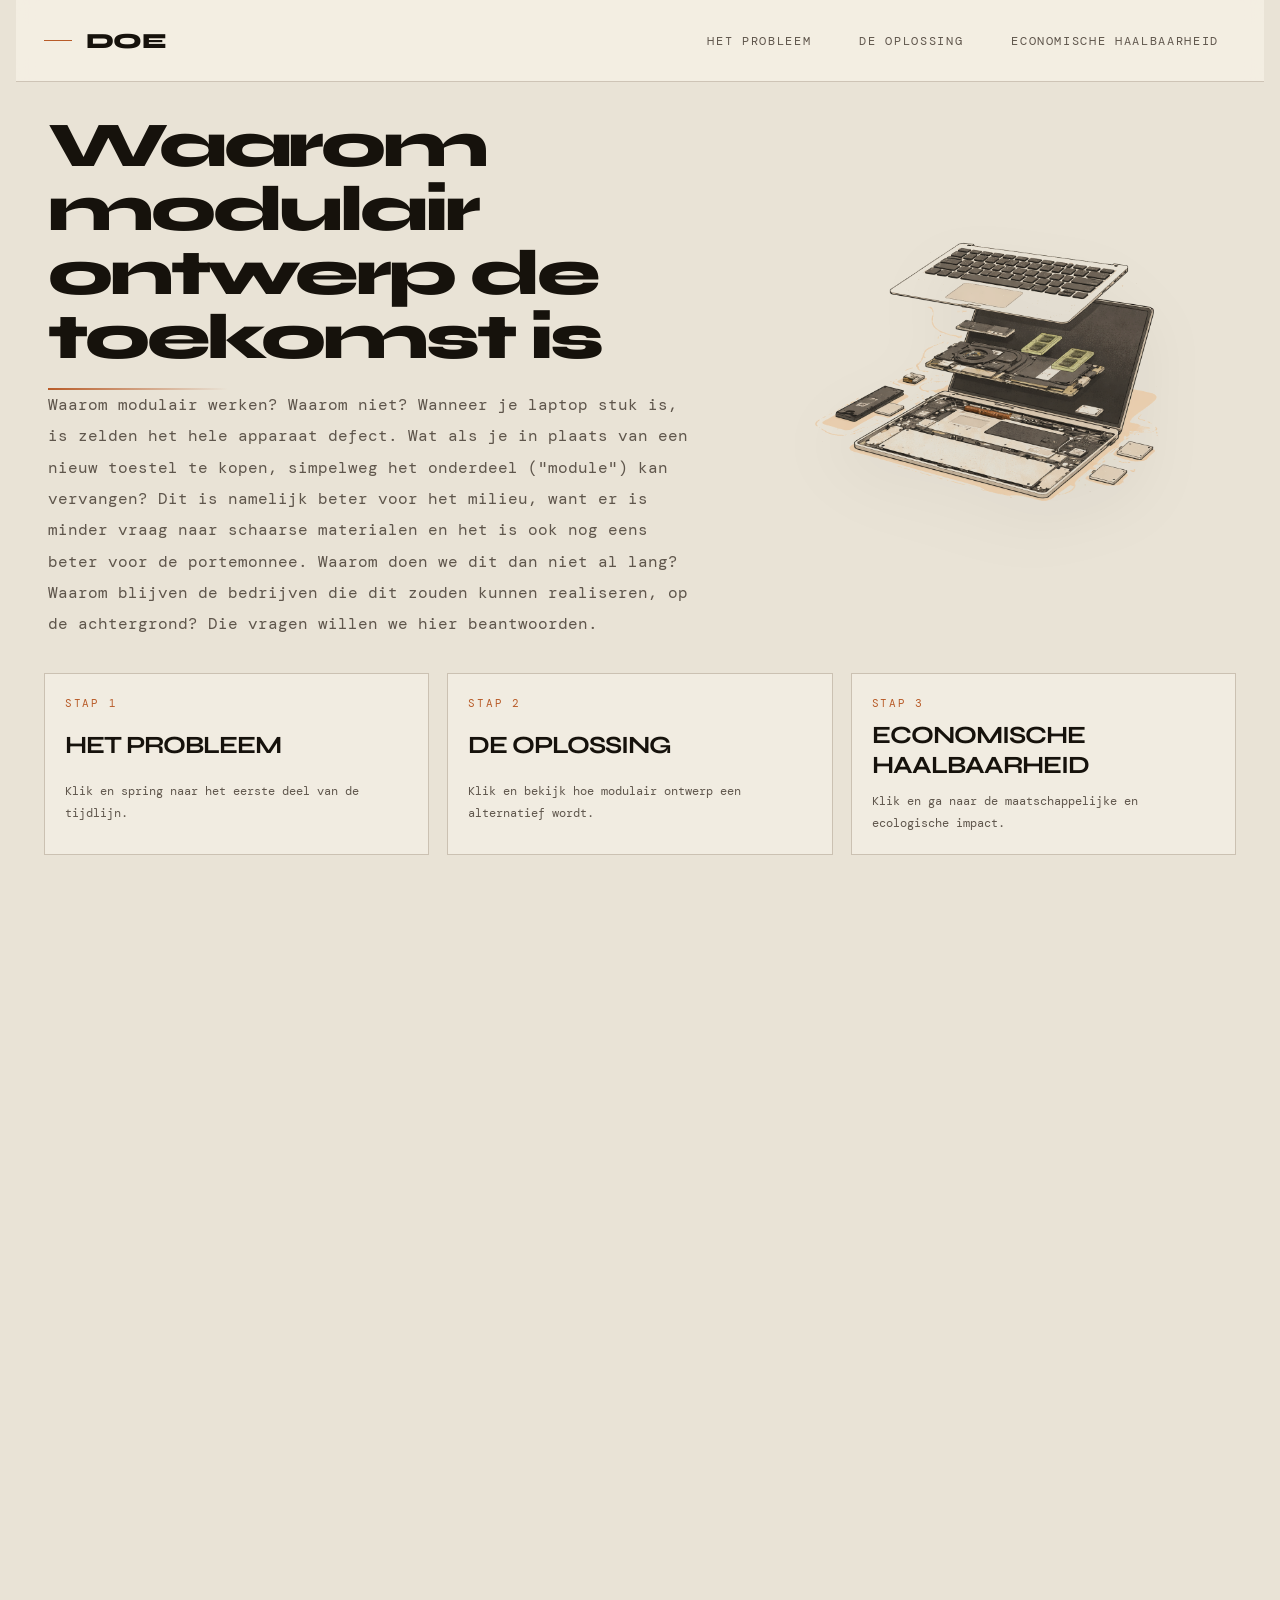
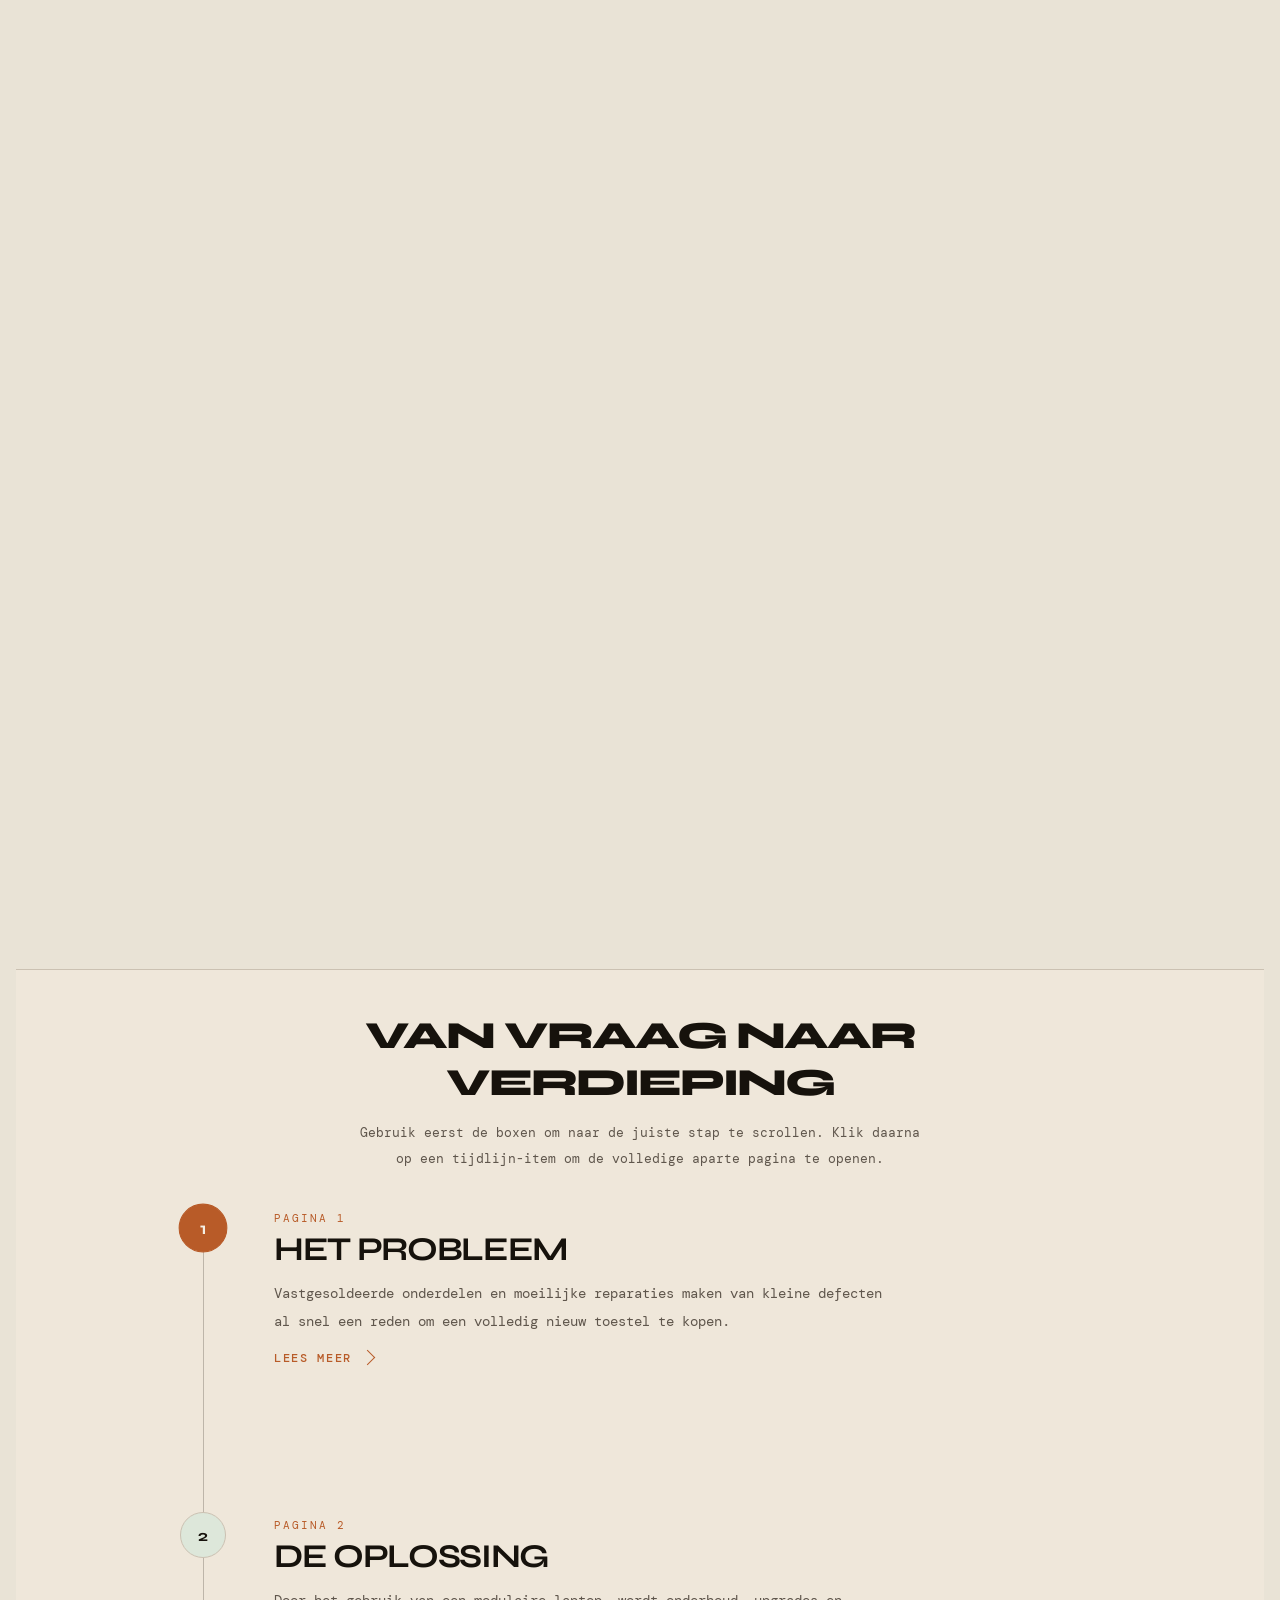
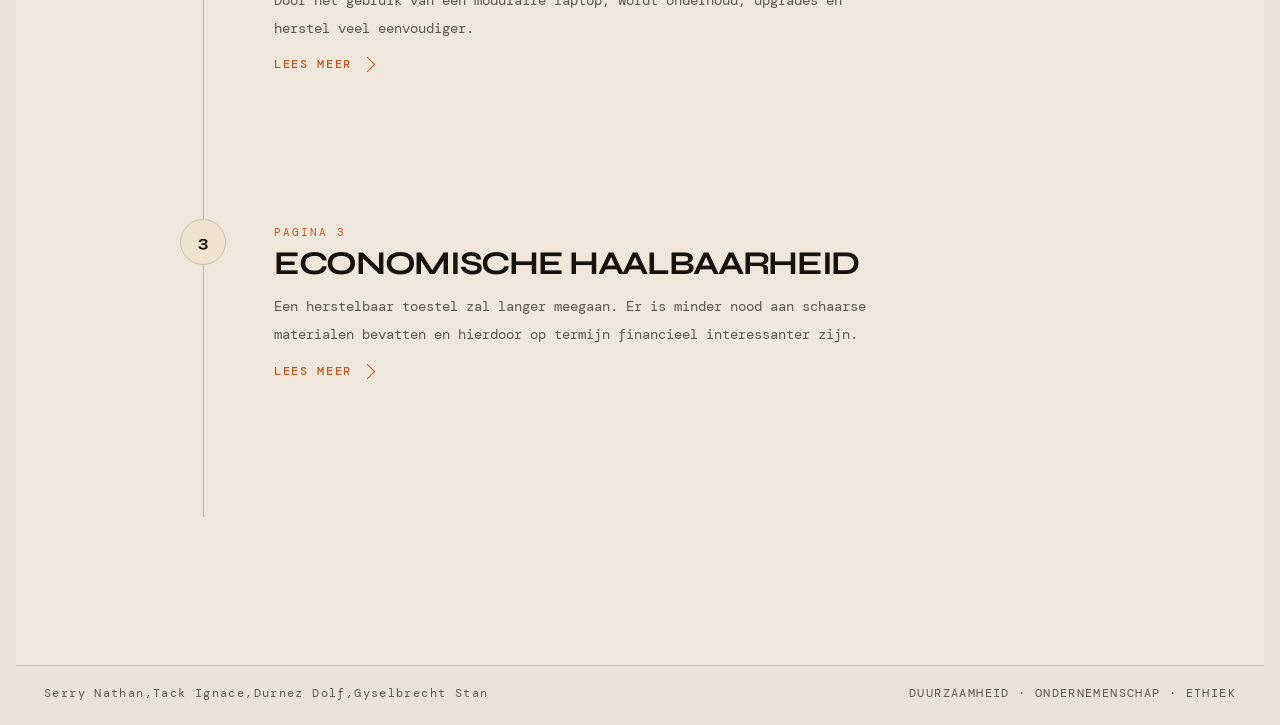
==== index.html @ 7c1f48f9 "typos and rephrasing" ====
<!DOCTYPE html>
<html lang="nl">
<head>
  <meta charset="UTF-8" />
  <meta name="viewport" content="width=device-width, initial-scale=1.0" />
  <title>DOE</title>
  <link rel="preconnect" href="https://fonts.googleapis.com">
  <link rel="preconnect" href="https://fonts.gstatic.com" crossorigin>
  <link href="https://fonts.googleapis.com/css2?family=Syne:wght@500;700;800&family=DM+Mono:wght@300;400;500&display=swap" rel="stylesheet">
  <link href="main.css" rel="stylesheet">
</head>
<body>

  <div id="loading">
    <div id="loading-status"></div>
    <div id="progress-bar-track"><div id="progress-bar-fill"></div></div>
  </div>

  <div class="page-shell">
    <header class="topbar">
      <a class="brand" href="index.html">DOE</a>
      <nav>
        <ul class="menu">
          <li><a href="probleem.html">Het probleem</a></li>
          <li><a href="oplossing.html">De oplossing</a></li>
          <li><a href="impact.html">Economische Haalbaarheid</a></li>
        </ul>
      </nav>
    </header>

    <main id="top">
      <section class="hero panel landingspage">
        <div class="hero-copy reveal">
          
          <h1 class="hero-title">Waarom modulair ontwerp de toekomst is</h1>
          <p class="hero-subtitle">
            Waarom modulair werken? Waarom niet? Wanneer je laptop stuk is, is zelden het hele apparaat defect. Wat als je in plaats van een nieuw toestel te kopen, simpelweg het onderdeel ("module") kan vervangen? Dit is namelijk beter voor het milieu, want er is minder vraag naar schaarse materialen en het is ook nog eens beter voor de portemonnee. Waarom doen we dit dan niet al lang? Waarom blijven de bedrijven die dit zouden kunnen realiseren, op de achtergrond? Die vragen willen we hier beantwoorden.
          </p>
        </div>
        <div class="hero-visual reveal">
          <img class="hero-image" src="imgs/modulaire-laptop.png" alt="Exploded view van een modulaire laptop" />
        </div>
      </section>

      <section class="overview-shell panel">
        <div class="overview-grid">
          <a class="overview-box" data-target="timeline-probleem" href="#timeline-probleem">
            <span class="overview-step">Stap 1</span>
            <h2 class="overview-title">Het probleem</h2>
            <p class="overview-copy">Klik en spring naar het eerste deel van de tijdlijn.</p>
          </a>
          <a class="overview-box" data-target="timeline-oplossing" href="#timeline-oplossing">
            <span class="overview-step">Stap 2</span>
            <h2 class="overview-title">De oplossing</h2>
            <p class="overview-copy">Klik en bekijk hoe modulair ontwerp een alternatief wordt.</p>
          </a>
          <a class="overview-box" data-target="timeline-impact" href="#timeline-impact">
            <span class="overview-step">Stap 3</span>
            <h2 class="overview-title">Economische Haalbaarheid</h2>
            <p class="overview-copy">Klik en ga naar de maatschappelijke en ecologische impact.</p>
          </a>
        </div>
      </section>

      <div id="scroll-sentinel"></div>

      <section class="story-timeline-section panel">
        <div class="story-timeline-inner">
          <div class="story-timeline-heading reveal">
            <h2>Van vraag naar verdieping</h2>
            <p>Gebruik eerst de boxen om naar de juiste stap te scrollen. Klik daarna op een tijdlijn-item om de volledige aparte pagina te openen.</p>
          </div>

          <div class="story-timeline">
            <a class="story-point reveal" id="timeline-probleem" data-target="timeline-probleem" data-tone="problem" href="probleem.html">
              <span class="story-point-marker">1</span>
              <span class="story-point-label">Pagina 1</span>
              <h3 class="story-point-title">Het probleem</h3>
              <p class="story-point-copy">Vastgesoldeerde onderdelen en moeilijke reparaties maken van kleine defecten al snel een reden om een volledig nieuw toestel te kopen.</p>
              <span class="story-point-link">Lees meer</span>
            </a>

            <a class="story-point reveal" id="timeline-oplossing" data-target="timeline-oplossing" data-tone="solution" href="oplossing.html">
              <span class="story-point-marker">2</span>
              <span class="story-point-label">Pagina 2</span>
              <h3 class="story-point-title">De oplossing</h3>
              <p class="story-point-copy">Door het gebruik van een modulaire laptop, wordt onderhoud, upgrades en herstel veel eenvoudiger.</p>
              <span class="story-point-link">Lees meer</span>
            </a>

            <a class="story-point reveal" id="timeline-impact" data-target="timeline-impact" data-tone="impact" href="impact.html">
              <span class="story-point-marker">3</span>
              <span class="story-point-label">Pagina 3</span>
              <h3 class="story-point-title">Economische Haalbaarheid</h3>
              <p class="story-point-copy">Een herstelbaar toestel zal langer meegaan. Er is minder nood aan schaarse materialen bevatten en hierdoor op termijn financieel interessanter zijn.</p>
              <span class="story-point-link">Lees meer</span>
            </a>
          </div>
        </div>
      </section>
    </main>


    <footer class="footer">
      <span class="footer-left">Serry Nathan,Tack Ignace,Durnez Dolf,Gyselbrecht Stan</span>
      <span class="footer-right">DUURZAAMHEID · ONDERNEMENSCHAP · ETHIEK</span>
    </footer>
  </div>

  <!-- Fixed animation display (behind .panel elements) -->
  <div id="frame-display">
    <img id="frame-img" alt="DOE Laptop" />
    <div id="scroll-hint">
      <div id="scroll-hint-text">scroll</div>
    </div>
  </div>

  <script src="main.js"></script>
</body>
</html>
---- main.css ----
:root {
    --bg: #e9e3d6;
    --paper: #f4efe4;
    --ink: #16120c;
    --muted: #5f564c;
    --line: #cbc1b2;
    --accent: #b85b28;
    --accent-soft: rgba(184, 91, 40, 0.12);
    --accent-strong: #a24d21;
    --panel: rgba(244, 239, 228, 0.8);
    --section-tint: #efe7da;
    --dark: #16120c;
    --nav-height: 82px;
}

* {
    box-sizing: border-box;
    margin: 0;
    padding: 0;
}

html {
    scroll-behavior: smooth;
    scroll-padding-top: calc(var(--nav-height) + 24px);
}

body {
    min-height: 100vh;
    color: var(--ink);
    font-family: "DM Mono", monospace;
    background: #e9e3d6;
}

a {
    color: inherit;
    text-decoration: none;
}

.page-shell {
    width: min(1360px, calc(100% - 32px));
    margin: 0 auto;
    overflow: clip;
}

.topbar {
    position: sticky;
    top: 0;
    z-index: 20;
    display: flex;
    align-items: center;
    justify-content: space-between;
    gap: 24px;
    min-height: var(--nav-height);
    padding: 18px 28px;
    border-bottom: 1px solid rgba(203, 193, 178, 0.92);
    background: rgba(244, 239, 228, 0.9);
    backdrop-filter: blur(10px);
}

.brand {
    display: inline-flex;
    align-items: center;
    gap: 14px;
    font-family: "Syne", sans-serif;
    font-size: 1.35rem;
    font-weight: 800;
    letter-spacing: -0.03em;
}

.brand::before {
    content: "";
    width: 28px;
    height: 1px;
    background: var(--accent);
}

.menu {
    display: flex;
    align-items: center;
    gap: 14px;
    list-style: none;
}

.menu a {
    display: inline-flex;
    align-items: center;
    justify-content: center;
    min-height: 40px;
    padding: 0 16px;
    border: 1px solid transparent;
    border-radius: 999px;
    color: var(--muted);
    font-size: 0.74rem;
    letter-spacing: 0.14em;
    text-transform: uppercase;
    transition: color 0.22s ease, border-color 0.22s ease, background-color 0.22s ease, box-shadow 0.22s ease;
}

.menu a:hover,
.menu a.is-active {
    color: var(--accent-strong);
    border-color: rgba(184, 91, 40, 0.28);
    background: var(--accent-soft);
    box-shadow: inset 0 0 0 1px rgba(184, 91, 40, 0.08);
}

.landingspage.hero {
    display: flex;
    padding: 2em;
}

.hero-visual {
    display: flex;
    align-items: center;
    justify-content: center;
    padding: 8px 20px 8px 12px;
}

.hero-image {
    width: min(100%, 640px);
    max-width: 48vw;
    max-height: 680px;
    object-fit: contain;
    mix-blend-mode: multiply;
    opacity: 0.98;
    filter: drop-shadow(0 24px 30px rgba(22, 18, 12, 0.05));
}

/* ── CONTENT SECTIONS (stack over frame display) ────── */
.panel {
    position: relative;
    z-index: 1;
    background: var(--bg);
}

.probleem {
    margin: 0 auto;
    padding-top: 56px;
    padding-bottom: 72px;
    display: grid;
    gap: 24px;
    max-width: 820px;
}
.sub-panel {
    padding: 22px;
    border: 1px solid var(--line);
    background: rgba(255, 255, 255, 0.24);
}

.probleem h1 {
    font-family: "Syne", sans-serif;
    font-size: clamp(2rem, 4vw, 3.2rem);
    font-weight: 800;
    letter-spacing: -0.05em;
    text-transform: uppercase;
    line-height: 1;
}

.probleem h2 {
    font-family: "Syne", sans-serif;
    font-size: 0.72rem;
    font-weight: 700;
    letter-spacing: 0.18em;
    text-transform: uppercase;
    color: var(--accent);
}

.probleem ul {
    list-style: none;
    display: grid;
    gap: 10px;
    padding: 0;
}

.probleem ul li {
    display: flex;
    align-items: baseline;
    gap: 14px;
    color: var(--muted);
    font-size: 0.88rem;
    line-height: 1.72;
}

.probleem ul li::before {
    content: "";
    flex-shrink: 0;
    width: 22px;
    height: 1px;
    background: var(--accent);
    position: relative;
    top: -0.2em;
}

.eyebrow {
    display: inline-flex;
    align-items: center;
    gap: 10px;
    color: var(--accent);
    font-size: 0.8rem;
    letter-spacing: 0.16em;
    text-transform: uppercase;
}

.eyebrow::before {
    content: "";
    width: 30px;
    height: 1px;
    background: var(--accent);
}

.hero-title {
    max-width: 12ch;
    font-family: "Syne", sans-serif;
    font-size: clamp(2.7rem, 5vw, 4.4rem);
    font-weight: 800;
    line-height: 1;
    letter-spacing: -0.05em;
}

.hero-title::after {
    content: "";
    display: block;
    width: min(180px, 36%);
    height: 2px;
    margin-top: 18px;
    background: linear-gradient(to right, var(--accent), transparent);
}

.hero-subtitle {
    max-width: 720px;
    color: var(--muted);
    font-size: 0.97rem;
    line-height: 2.02;
}

.hero-indicator {
    display: inline-flex;
    align-items: center;
    gap: 12px;
    margin: 0 28px 34px;
    color: var(--accent-strong);
    font-size: 0.72rem;
    letter-spacing: 0.14em;
    text-transform: uppercase;
}

.hero-indicator::after {
    content: "";
    width: 38px;
    height: 1px;
    background: linear-gradient(to right, var(--accent), transparent);
    animation: drift 1.7s ease-in-out infinite;
}

.overview-shell {
    padding: 0 28px 34px;
}

.overview-grid {
    display: grid;
    grid-template-columns: repeat(3, minmax(0, 1fr));
    gap: 18px;
}

.overview-box {
    display: grid;
    gap: 10px;
    padding: 22px 20px 20px;
    border: 1px solid var(--line);
    background: var(--panel);
    cursor: pointer;
    transform-origin: center;
    transition: transform 0.24s ease, border-color 0.24s ease, background-color 0.24s ease, box-shadow 0.24s ease;
}

.overview-box:hover {
    transform: translateY(-4px) scale(1.02);
    border-color: rgba(184, 91, 40, 0.28);
    background: rgba(236, 226, 212, 0.92);
    box-shadow: 0 14px 30px rgba(22, 18, 12, 0.08);
}

.overview-box.is-active {
    transform: translateY(-4px) scale(1.02);
    border-color: var(--accent);
    background: var(--accent-soft);
    box-shadow: 0 14px 30px rgba(22, 18, 12, 0.08);
}

.overview-step {
    color: var(--accent);
    font-size: 0.68rem;
    letter-spacing: 0.16em;
    text-transform: uppercase;
}

.overview-title {
    font-family: "Syne", sans-serif;
    font-size: 1.55rem;
    font-weight: 700;
    letter-spacing: -0.04em;
    text-transform: uppercase;
}

.overview-copy {
    color: var(--muted);
    font-size: 0.76rem;
    line-height: 1.82;
}

.story-timeline-section {
    padding: 42px 28px 140px;
    border-top: 1px solid var(--line);
    background: var(--section-tint);
}

.story-timeline-inner {
    max-width: 920px;
    margin: 0 auto;
}

.story-timeline-heading {
    margin-bottom: 34px;
    text-align: center;
}

.story-timeline-heading h2 {
    font-family: "Syne", sans-serif;
    font-size: clamp(2rem, 3vw, 3rem);
    font-weight: 800;
    letter-spacing: -0.05em;
    text-transform: uppercase;
}

.story-timeline-heading p {
    max-width: 560px;
    margin: 14px auto 0;
    color: var(--muted);
    font-size: 0.84rem;
    line-height: 1.92;
}

.story-timeline {
    position: relative;
    display: grid;
    grid-template-rows: repeat(3, minmax(180px, 1fr));
    min-height: 920px;
    align-content: stretch;
    gap: 0;
    padding-left: 86px;
    /*padding-bottom: 220px;*/
}

.story-timeline::before {
    content: "";
    position: absolute;
    left: 23px;
    top: 8px;
    bottom: 8px;
    width: 1px;
    background: rgba(95, 86, 76, 0.34);
}

.story-point {
    position: relative;
    display: block;
    padding: 6px 0 6px 8px;
    border-radius: 10px;
    cursor: pointer;
    scroll-margin-top: calc(var(--nav-height) + 24px);
    transition: opacity 0.24s ease, transform 0.24s ease, background-color 0.24s ease;
}

.story-point:hover {
    opacity: 0.92;
    /*transform: translateX(6px);*/
    padding-left: 10px;
    background: rgba(184, 91, 40, 0.08);
}

/*.story-point:last-child {*/
/*    margin-bottom: 140px;*/
/*}*/

.story-point-marker {
    position: absolute;
    left: -86px;
    top: 0;
    width: 46px;
    height: 46px;
    border-radius: 50%;
    border: 1px solid var(--line);
    display: grid;
    place-items: center;
    font-family: "Syne", sans-serif;
    font-size: 1rem;
    font-weight: 700;
    background: var(--paper);
    color: var(--ink);
    transition: background-color 0.24s ease, border-color 0.24s ease, color 0.24s ease, transform 0.24s ease;
}

.story-point[data-tone="problem"] .story-point-marker {
    background: #f0dfd8;
}

.story-point[data-tone="solution"] .story-point-marker {
    background: #dde7da;
}

.story-point[data-tone="impact"] .story-point-marker {
    background: #efe5cf;
}

.story-point.is-active .story-point-marker {
    background: var(--accent);
    border-color: var(--accent);
    color: var(--paper);
    transform: scale(1.06);
}

.story-point-label {
    display: block;
    margin-bottom: 8px;
    color: var(--accent);
    font-size: 0.68rem;
    letter-spacing: 0.18em;
    text-transform: uppercase;
}

.story-point-title {
    font-family: "Syne", sans-serif;
    font-size: clamp(1.8rem, 2.6vw, 2.6rem);
    font-weight: 700;
    line-height: 0.98;
    letter-spacing: -0.04em;
    text-transform: uppercase;
}

.story-point-copy {
    max-width: 620px;
    margin-top: 14px;
    color: var(--muted);
    font-size: 0.88rem;
    line-height: 1.98;
}

.story-point-link {
    display: inline-flex;
    align-items: center;
    gap: 10px;
    margin-top: 14px;
    color: var(--accent);
    font-size: 0.74rem;
    letter-spacing: 0.14em;
    text-transform: uppercase;
    font-weight: 500;
}

.story-point-link::after {
    content: "";
    width: 10px;
    height: 10px;
    border-right: 1.5px solid currentColor;
    border-top: 1.5px solid currentColor;
    transform: rotate(45deg);
}

.footer {
    display: flex;
    align-items: center;
    justify-content: space-between;
    gap: 16px;
    padding: 20px 28px 24px;
    color: var(--muted);
    font-size: 0.72rem;
    letter-spacing: 0.12em;
    border-top: 1px solid var(--line);
}

/* Scroll hint */
#scroll-hint {
    position: absolute;
    bottom: 36px;
    left: 50%;
    transform: translateX(-50%);
    display: flex;
    flex-direction: column;
    align-items: center;
    gap: 8px;
    transition: opacity 0.4s;
}
#scroll-hint.hidden { opacity: 0; }
#scroll-hint-text {
    font-size: 8px;
    letter-spacing: 0.18em;
    text-transform: uppercase;
    color: rgba(255,255,255,0.25);
}
#scroll-hint-bar {
    width: 1px;
    height: 36px;
    background: linear-gradient(to bottom, rgba(255,255,255,0.3), transparent);
    animation: pulse 1.8s ease-in-out infinite;
}
@keyframes pulse {
    0%, 100% { opacity: 0.3; transform: scaleY(1); }
    50%       { opacity: 0.8; transform: scaleY(1.1); }
}


#progress-bar-fill {
    height: 100%;
    width: 0;
    background: rgba(255,255,255,0.5);
    transition: width 0.1s linear;
}

/* ── FIXED FRAME DISPLAY (behind content) ───────────── */
#frame-display {
    position: fixed;
    inset: 0;
    display: flex;
    align-items: center;
    justify-content: center;
    will-change: contents;
    pointer-events: none;
    z-index: 0;
}

#frame-img {
    max-width: 78%;
    max-height: 78%;
    object-fit: contain;
    display: block;
}

@keyframes drift {
    0%, 100% { transform: scaleX(0.8); opacity: 0.55; }
    50% { transform: scaleX(1); opacity: 1; }
}

@media (max-width: 980px) {
    .landingspage.hero {
        flex-direction: column;
        gap: 28px;
    }

    .hero-image {
        max-width: 100%;
    }

    .overview-grid {
        grid-template-columns: 1fr;
    }

    .hero-copy {
        max-width: 920px;
    }

    .hero-subtitle {
        max-width: 860px;
    }
}

@media (max-width: 760px) {
    :root {
        --nav-height: 72px;
    }

    .page-shell {
        width: min(100% - 12px, 100%);
        margin: 6px auto;
    }

    .topbar,
    .hero,
    .overview-shell,
    .story-timeline-section,
    .probleem,
    .footer {
        padding-left: 18px;
        padding-right: 18px;
    }

    .footer {
        flex-direction: column;
        text-align: center;
    }

    .menu {
        display: none;
    }

    .hero {
        padding-top: 46px;
    }

    .hero-visual {
        padding: 6px 0 0;
    }

    .hero-image {
        width: min(100%, 520px);
        max-width: 100%;
        max-height: 520px;
    }

    .hero-title {
        font-size: clamp(2.4rem, 13vw, 3.6rem);
    }

    .hero-indicator {
        margin-left: 18px;
        margin-right: 18px;
    }

    .story-timeline {
        min-height: auto;
        grid-template-rows: none;
        gap: 72px;
        padding-left: 62px;
    }

    .story-timeline::before {
        left: 17px;
    }

    .story-point-marker {
        left: -62px;
        width: 36px;
        height: 36px;
        font-size: 0.88rem;
    }
}
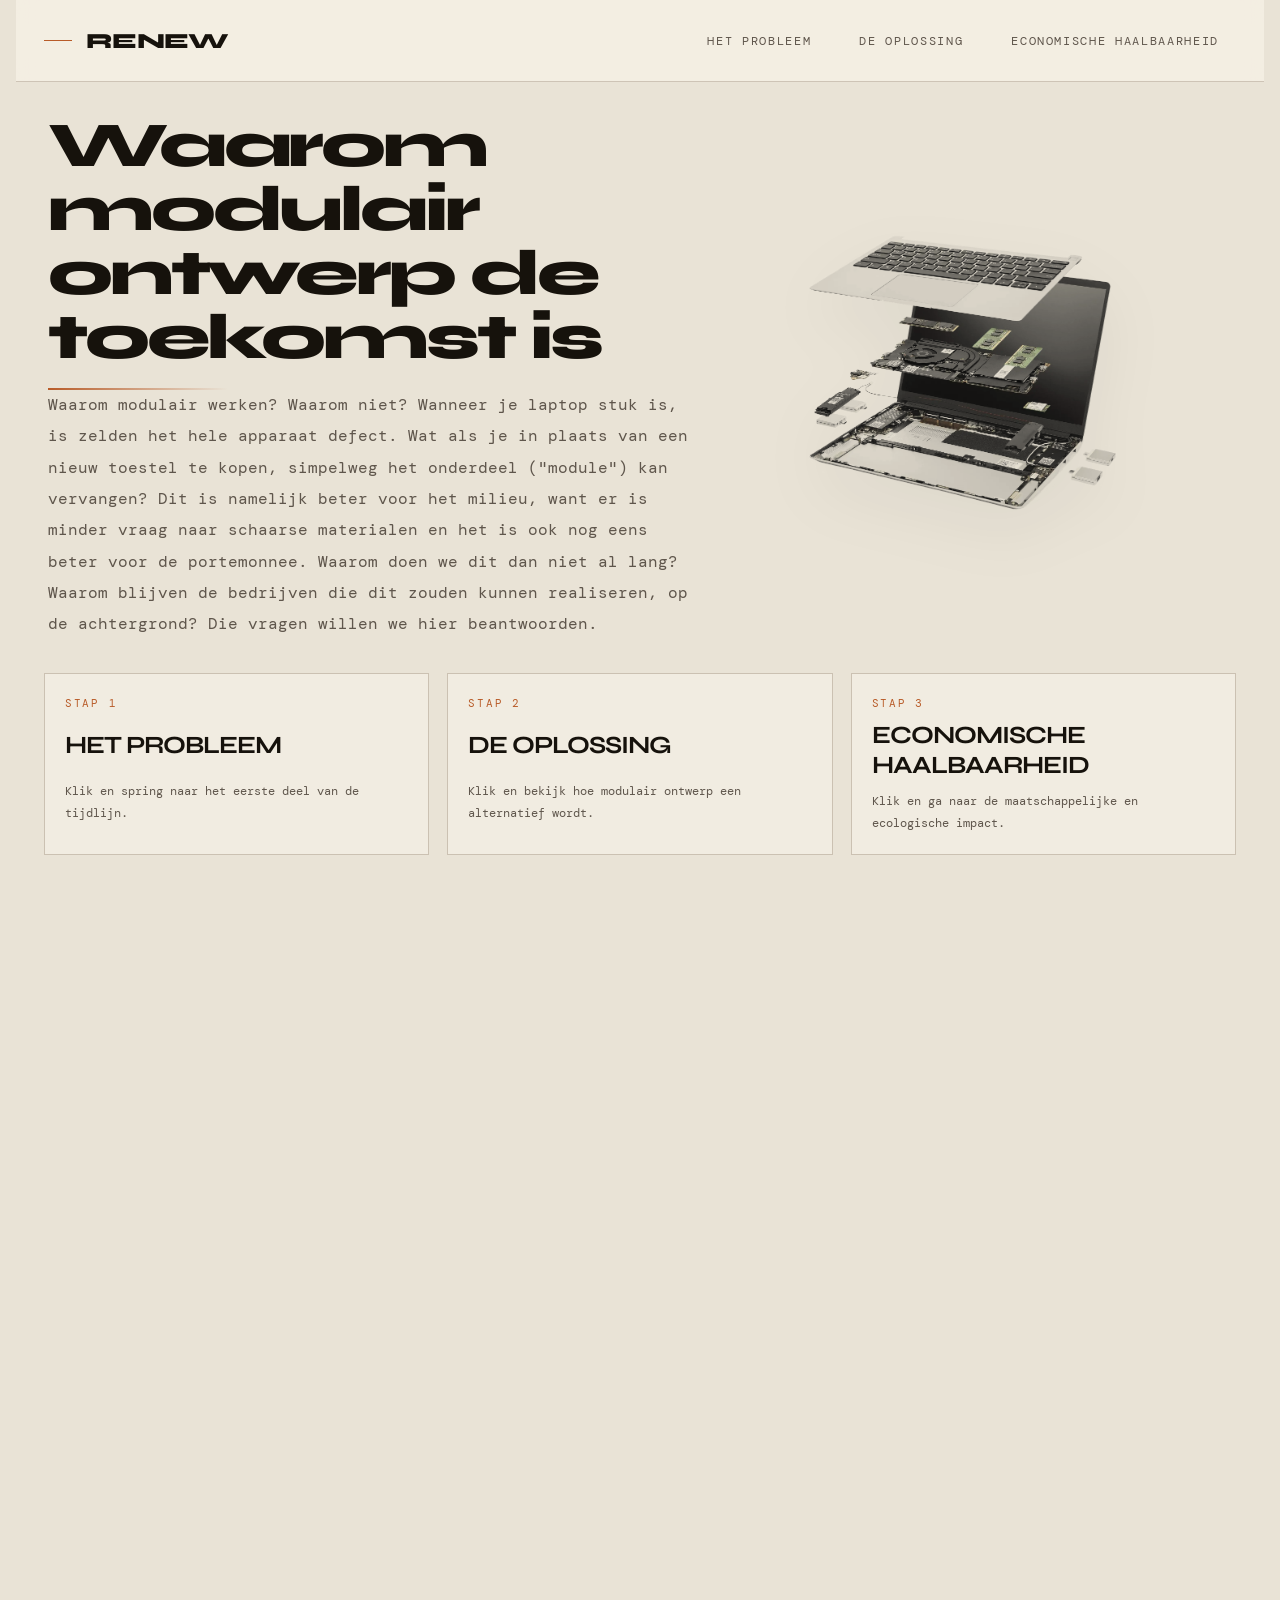
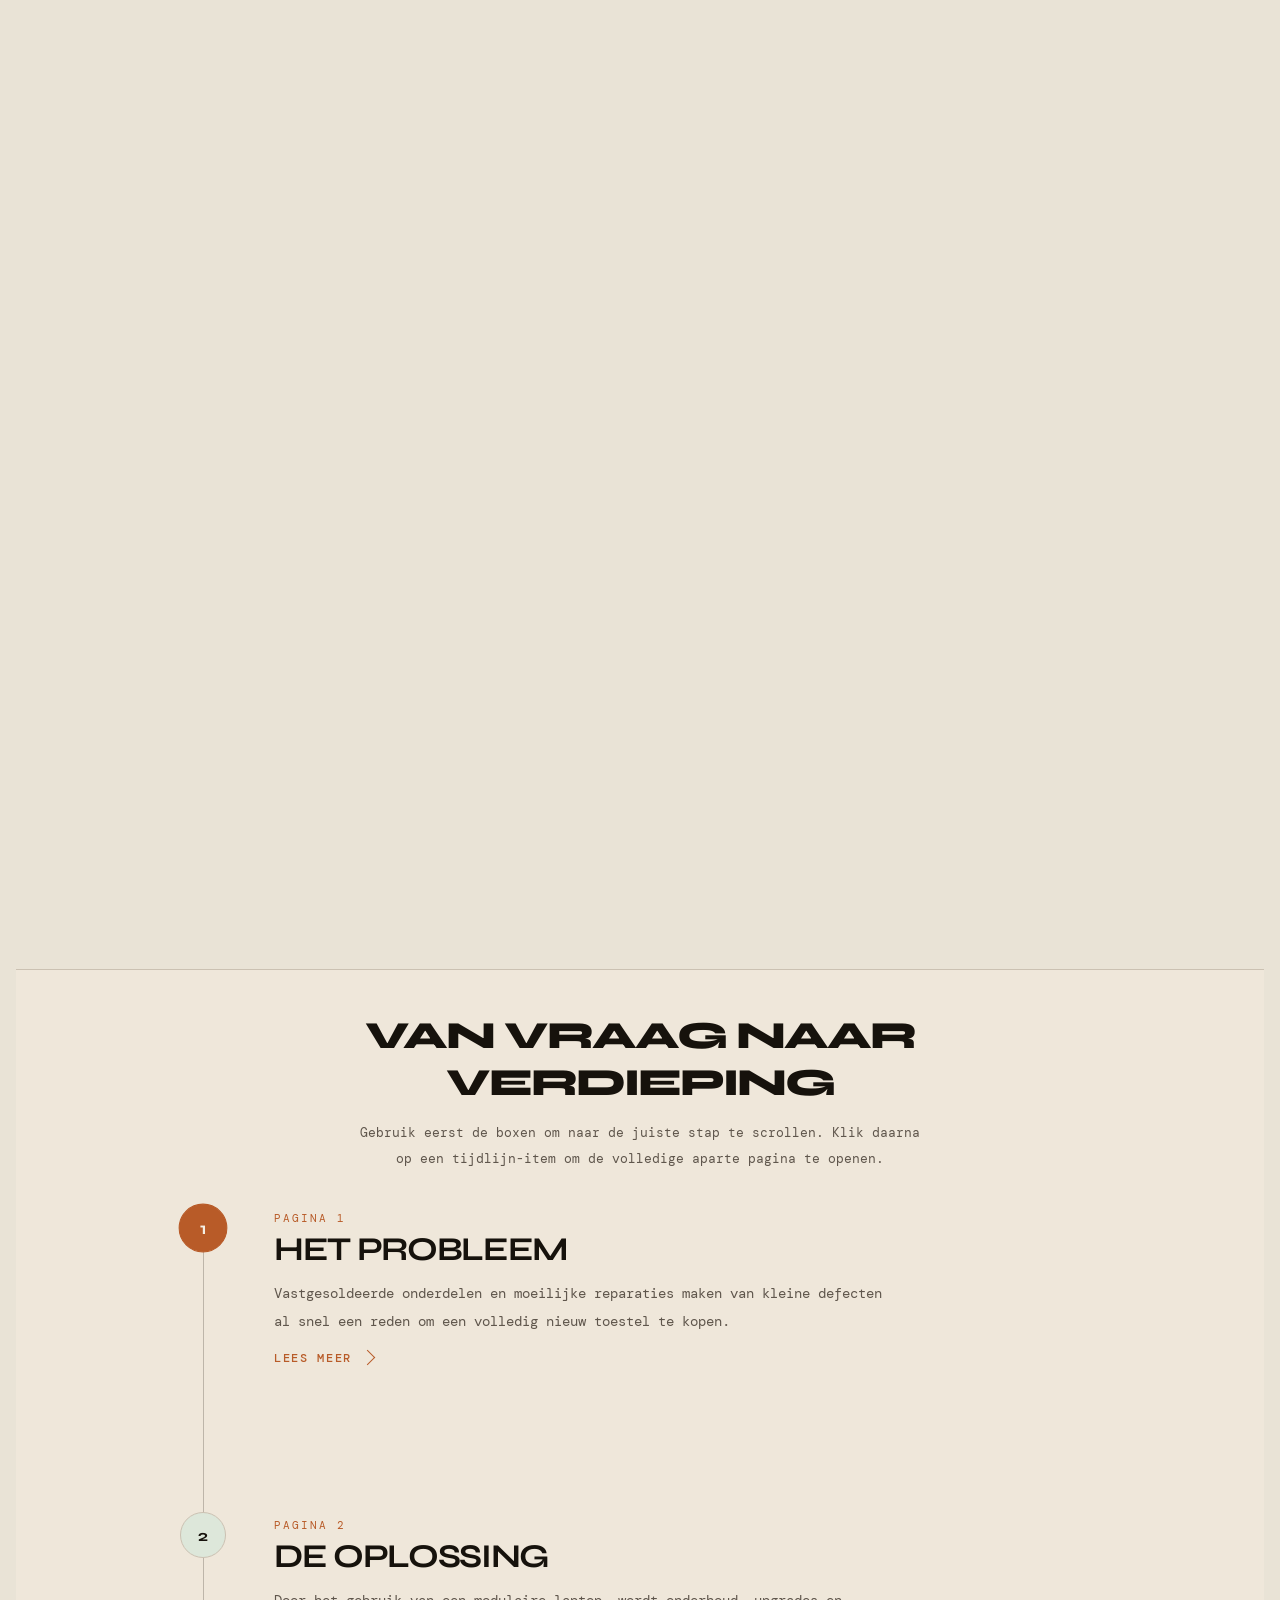
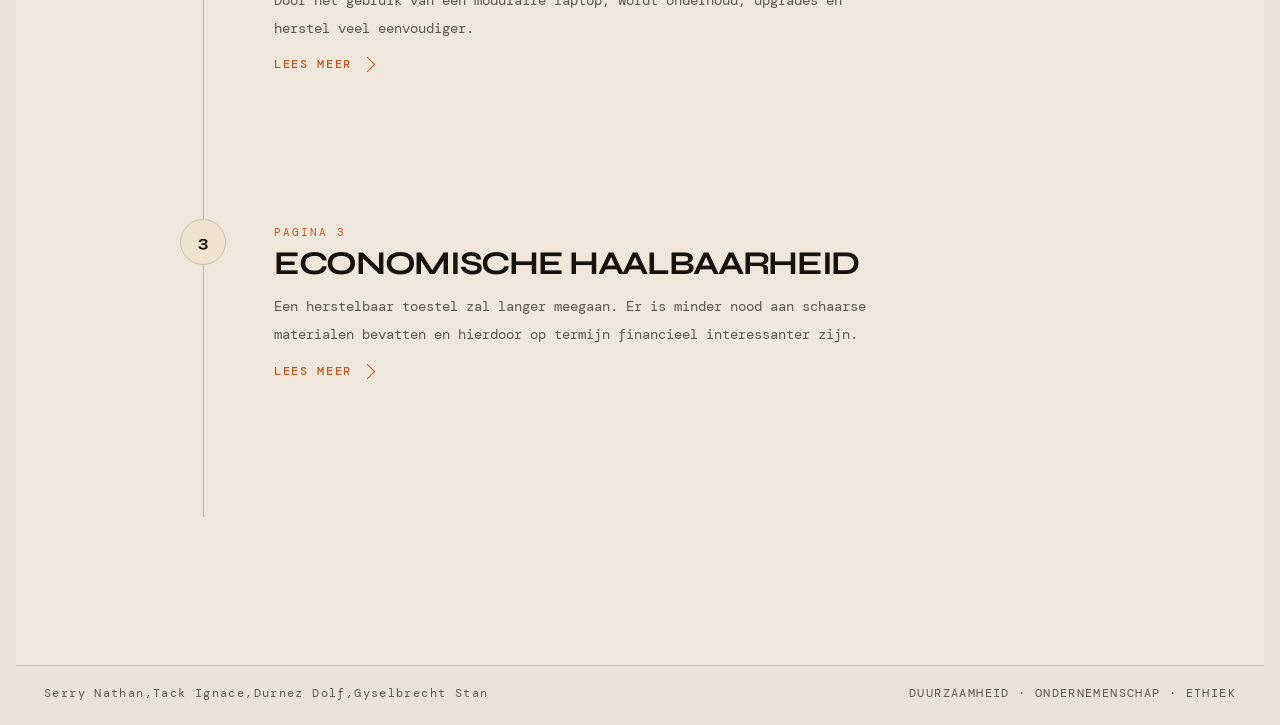
==== commit 51d256cb: "toevoeging grafiek opl en img impact" ====
--- a/index.html
+++ b/index.html
@@ -18,7 +18,7 @@
 
   <div class="page-shell">
     <header class="topbar">
-      <a class="brand" href="index.html">DOE</a>
+      <a class="brand" href="index.html">RENEW</a>
       <nav>
         <ul class="menu">
           <li><a href="probleem.html">Het probleem</a></li>
--- a/main.css
+++ b/main.css
@@ -535,6 +535,195 @@
     display: block;
 }
 
+.img-side {
+    display: grid;
+    grid-template-columns: 1fr 1fr;
+    gap: 30px;
+    align-items: center;
+}
+
+.side-img {
+    width: 100%;
+    height: auto;
+    max-height: 20rem;
+    object-fit: contain;
+    mix-blend-mode: multiply;
+    opacity: 0.98;
+    filter: drop-shadow(0 24px 30px rgba(22, 18, 12, 0.05));
+}
+
+/* ── E-WASTE CHART ───────────────────────────────────── */
+.chart-panel {
+    margin-top: 30px;
+    margin-bottom: 30px;
+    padding: 40px 28px;
+    background: rgba(244, 239, 228, 0.84);
+    border: 1px solid var(--line);
+}
+
+.chart-panel h2 {
+    font-family: "Syne", sans-serif;
+    font-size: 1.1rem;
+    letter-spacing: 0.1em;
+    text-transform: uppercase;
+    margin-bottom: 8px;
+    color: var(--accent);
+}
+
+.chart-panel p {
+    font-size: 0.8rem;
+    color: var(--muted);
+}
+
+.chart-container {
+    height: 280px;
+    display: flex;
+    align-items: flex-end;
+    justify-content: space-between;
+    border-bottom: 1px solid var(--line);
+    position: relative;
+    padding-bottom: 10px;
+    gap: 4px;
+}
+
+.chart-grid-line {
+    position: absolute;
+    width: 100%;
+    height: 1px;
+    border-top: 1px dashed rgba(203, 193, 178, 0.5);
+}
+
+.chart-grid-line:nth-child(1) { bottom: 25%; }
+.chart-grid-line:nth-child(2) { bottom: 50%; }
+.chart-grid-line:nth-child(3) { bottom: 75%; }
+
+.bar-item {
+    flex: 1;
+    height: 100%;
+    display: flex;
+    flex-direction: column;
+    align-items: center;
+    justify-content: flex-end;
+    gap: 8px;
+    z-index: 1;
+}
+
+.bar-value {
+    font-size: 9px;
+    color: var(--muted);
+}
+
+.bar-rect {
+    width: 80%;
+    background: var(--accent);
+    opacity: 90%;
+}
+
+.bar-rect:hover {
+    width: 83%;
+    box-shadow: 0px 0px 5px #16120c;
+}
+
+.bar-label {
+    font-size: 10px;
+    font-weight: 500;
+}
+
+.chart-source {
+    font-size: 9px;
+    color: var(--muted);
+    margin-top: 24px;
+    font-style: italic;
+}
+
+/* ── COST COMPARISON CHART ───────────────────────────── */
+.cost-panel {
+    padding: 30px;
+    border: 1px solid var(--line);
+    background: rgba(255, 255, 255, 0.5);
+}
+
+.cost-panel h3 {
+    font-family: "Syne", sans-serif;
+    font-size: 1rem;
+    color: var(--ink);
+    margin-bottom: 8px;
+}
+
+.cost-panel p {
+    font-size: 0.8rem;
+    color: var(--muted);
+    margin-bottom: 30px;
+}
+
+.cost-bars {
+    display: flex;
+    flex-direction: column;
+    gap: 20px;
+}
+
+.cost-bar-item {
+    display: flex;
+    flex-direction: column;
+    gap: 6px;
+}
+
+.cost-bar-header {
+    display: flex;
+    justify-content: space-between;
+    font-size: 0.85rem;
+}
+
+.cost-bar-header span:first-child {
+    font-weight: 500;
+}
+
+.cost-bar-header.accent {
+    color: var(--accent);
+}
+
+.cost-bar-track {
+    width: 100%;
+    height: 24px;
+    background: rgba(203, 193, 178, 0.3);
+    position: relative;
+    display: flex;
+}
+
+.cost-bar-fill {
+    height: 100%;
+    background: var(--muted);
+}
+
+.cost-bar-fill:hover {
+    height: 104%;
+    box-shadow: 0px 0px 5px black;
+}
+
+.cost-bar-fill.accent {
+    background: var(--accent);
+}
+
+.cost-bar-fill.accent-light {
+    background: var(--accent);
+    opacity: 0.7;
+}
+
+.cost-bar-fill.accent-dark {
+    background: var(--accent);
+    opacity: 0.9;
+}
+
+.cost-bar-segment {
+    height: 100%;
+    margin-right: 1px;
+}
+
+.cost-bar-note {
+    font-size: 0.7rem;
+    color: var(--muted);
+}
+
 @keyframes drift {
     0%, 100% { transform: scaleX(0.8); opacity: 0.55; }
     50% { transform: scaleX(1); opacity: 1; }
@@ -632,6 +821,11 @@
         height: 36px;
         font-size: 0.88rem;
     }
-}
-
-
+
+    .img-side {
+        grid-template-columns: 1fr;
+    }
+
+}
+
+
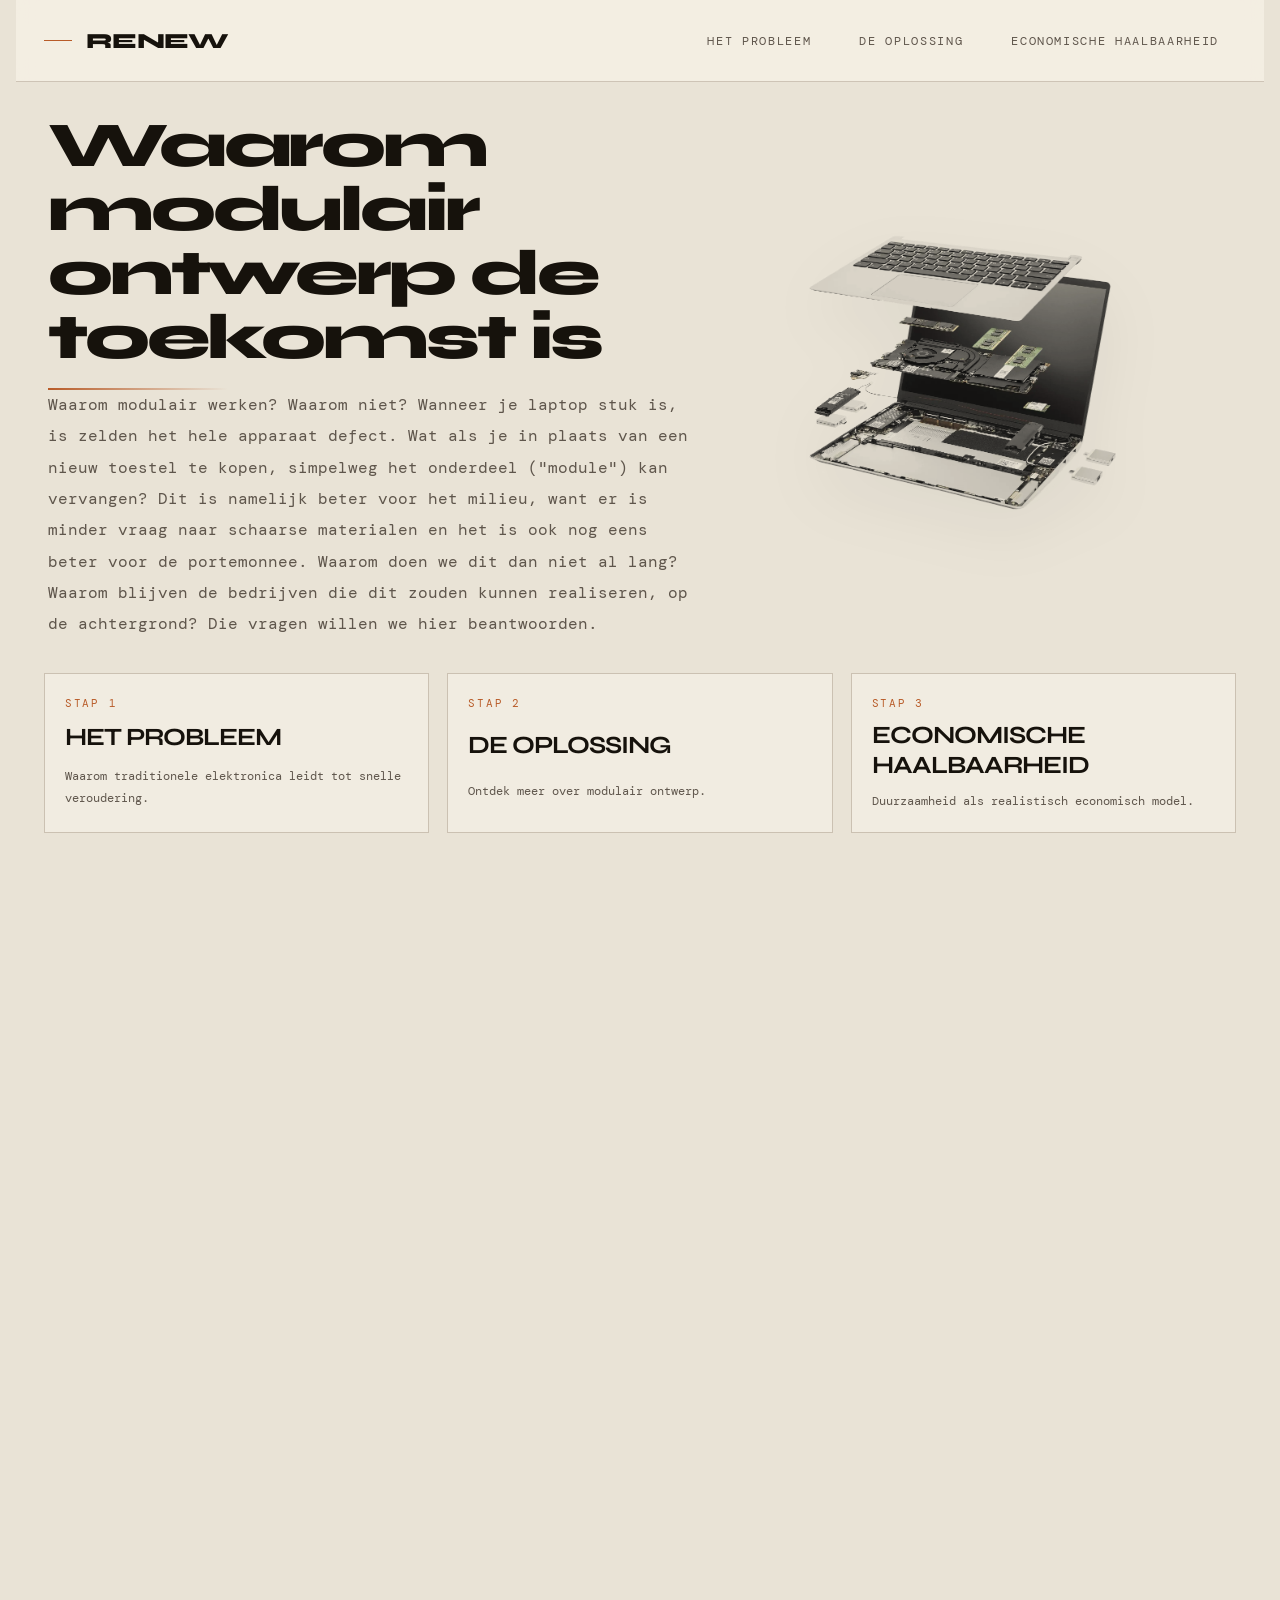
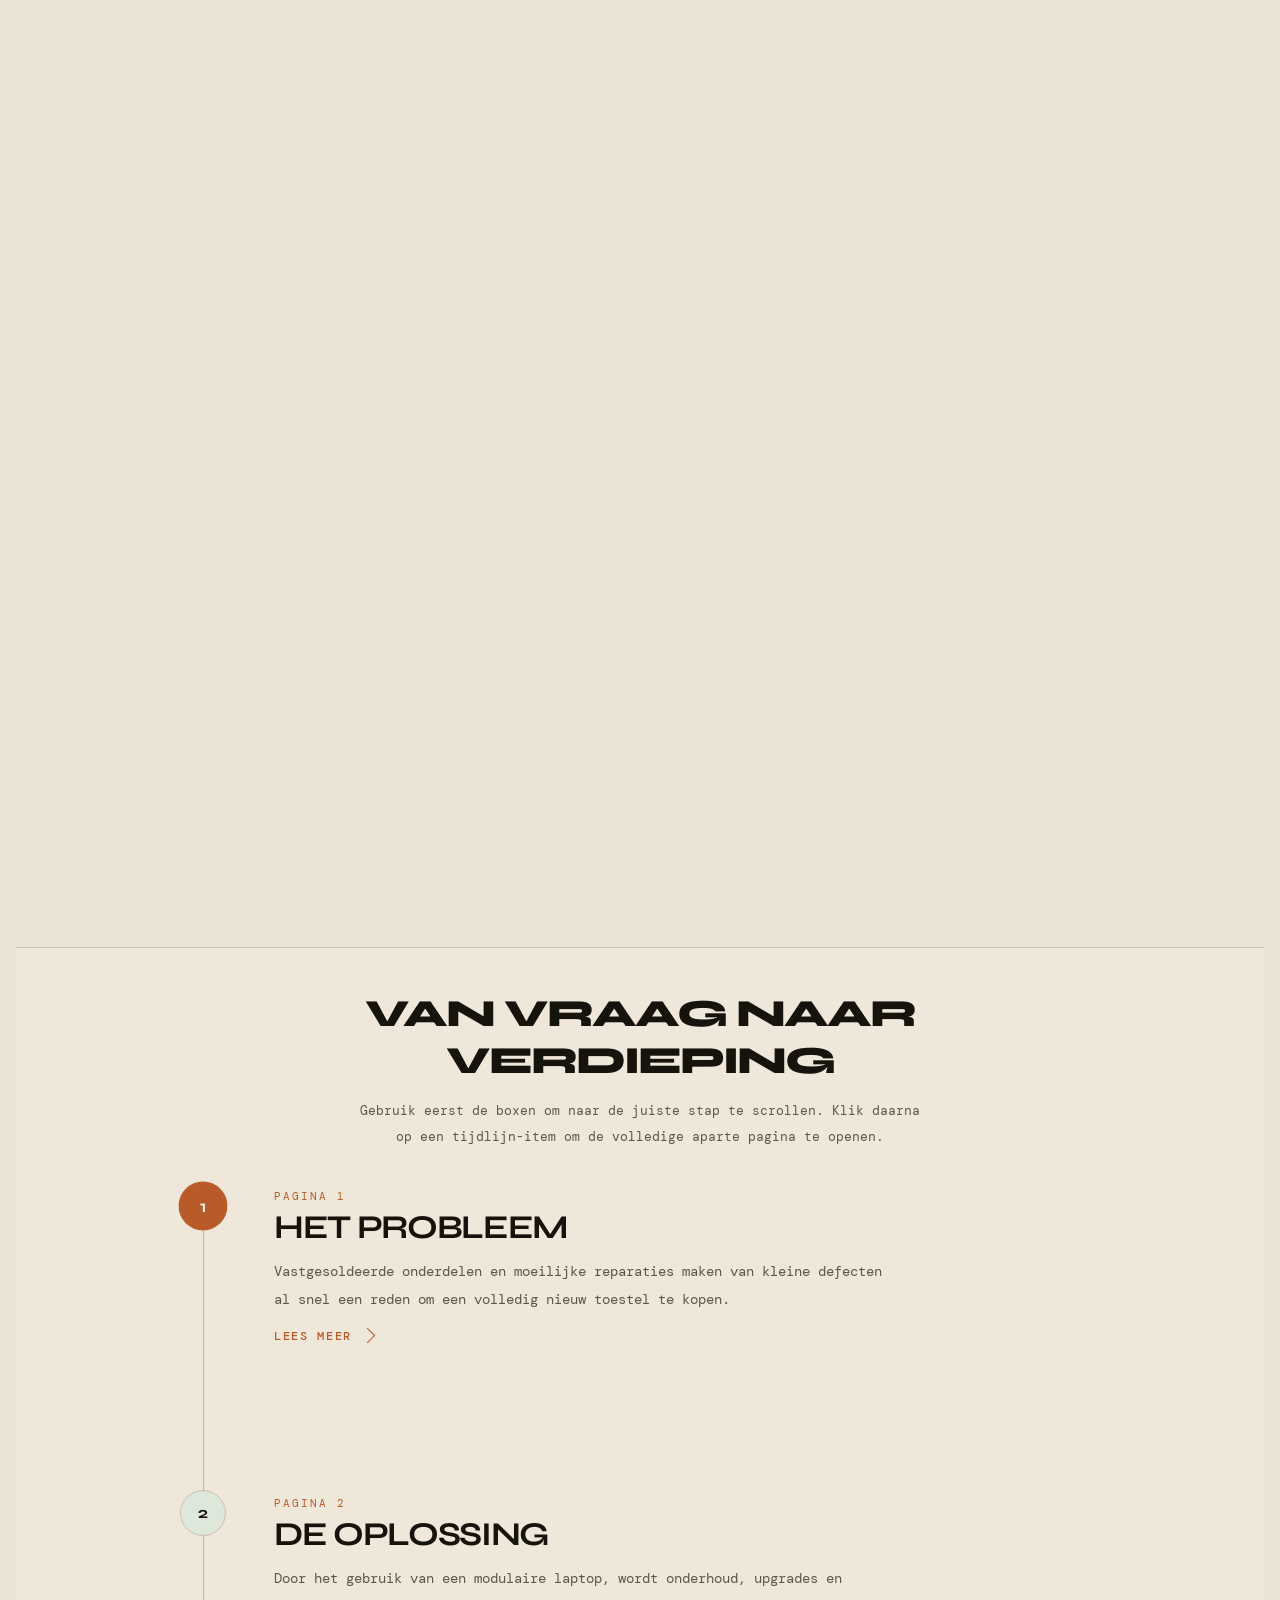
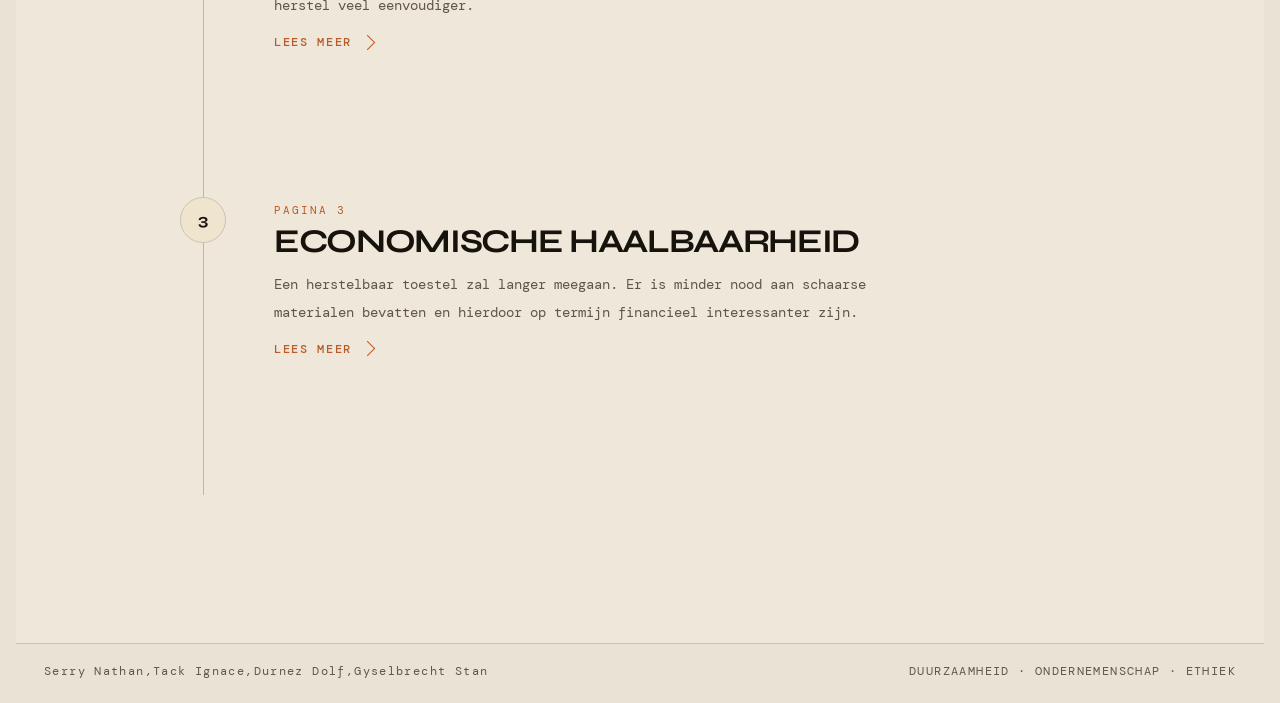
==== commit d4822385: "typos" ====
--- a/index.html
+++ b/index.html
@@ -47,17 +47,17 @@
           <a class="overview-box" data-target="timeline-probleem" href="#timeline-probleem">
             <span class="overview-step">Stap 1</span>
             <h2 class="overview-title">Het probleem</h2>
-            <p class="overview-copy">Klik en spring naar het eerste deel van de tijdlijn.</p>
+            <p class="overview-copy">Waarom traditionele elektronica leidt tot snelle veroudering.</p>
           </a>
           <a class="overview-box" data-target="timeline-oplossing" href="#timeline-oplossing">
             <span class="overview-step">Stap 2</span>
             <h2 class="overview-title">De oplossing</h2>
-            <p class="overview-copy">Klik en bekijk hoe modulair ontwerp een alternatief wordt.</p>
+            <p class="overview-copy">Ontdek meer over modulair ontwerp.</p>
           </a>
           <a class="overview-box" data-target="timeline-impact" href="#timeline-impact">
             <span class="overview-step">Stap 3</span>
             <h2 class="overview-title">Economische Haalbaarheid</h2>
-            <p class="overview-copy">Klik en ga naar de maatschappelijke en ecologische impact.</p>
+            <p class="overview-copy">Duurzaamheid als realistisch economisch model.</p>
           </a>
         </div>
       </section>
--- a/main.css
+++ b/main.css
@@ -557,7 +557,7 @@
     margin-top: 30px;
     margin-bottom: 30px;
     padding: 40px 28px;
-    background: rgba(244, 239, 228, 0.84);
+    background: rgba(255, 255, 255, 0.24);
     border: 1px solid var(--line);
 }
 
@@ -640,7 +640,7 @@
 .cost-panel {
     padding: 30px;
     border: 1px solid var(--line);
-    background: rgba(255, 255, 255, 0.5);
+    background: rgba(255, 255, 255, 0.24);
 }
 
 .cost-panel h3 {
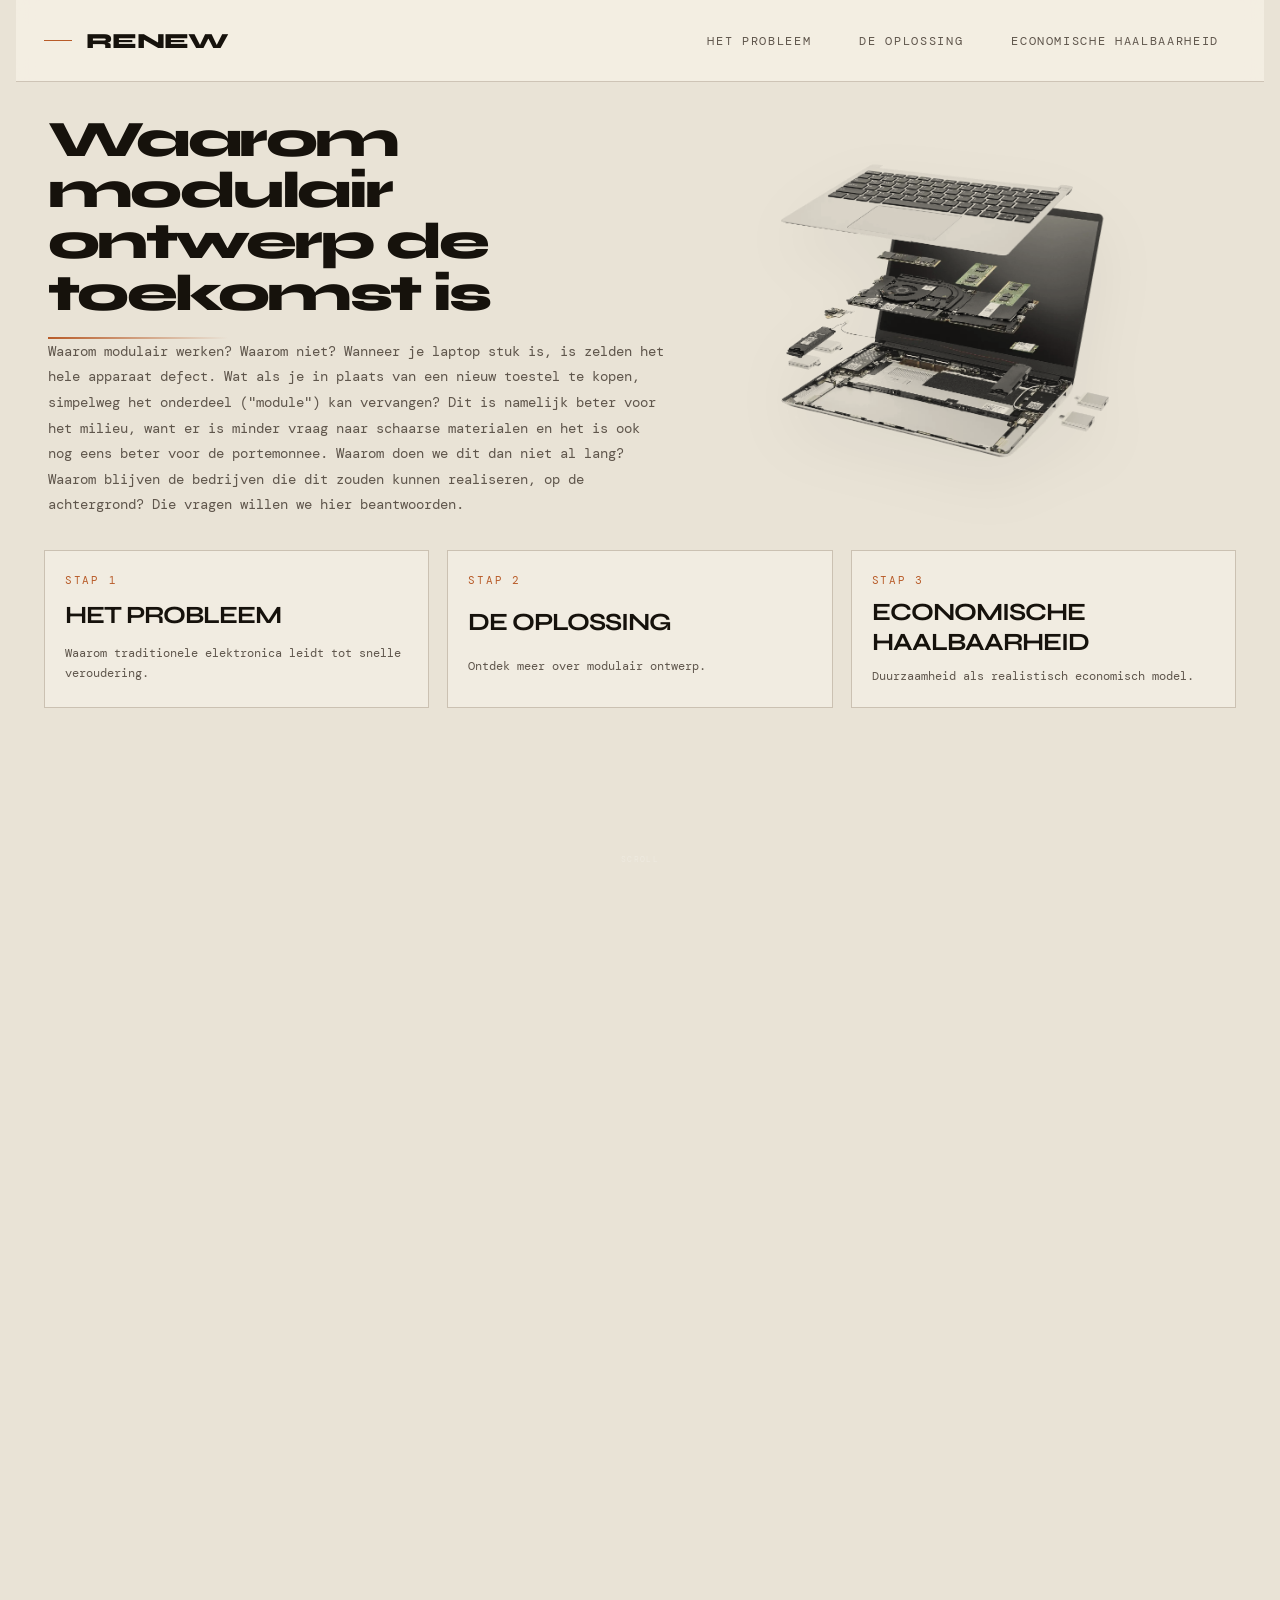
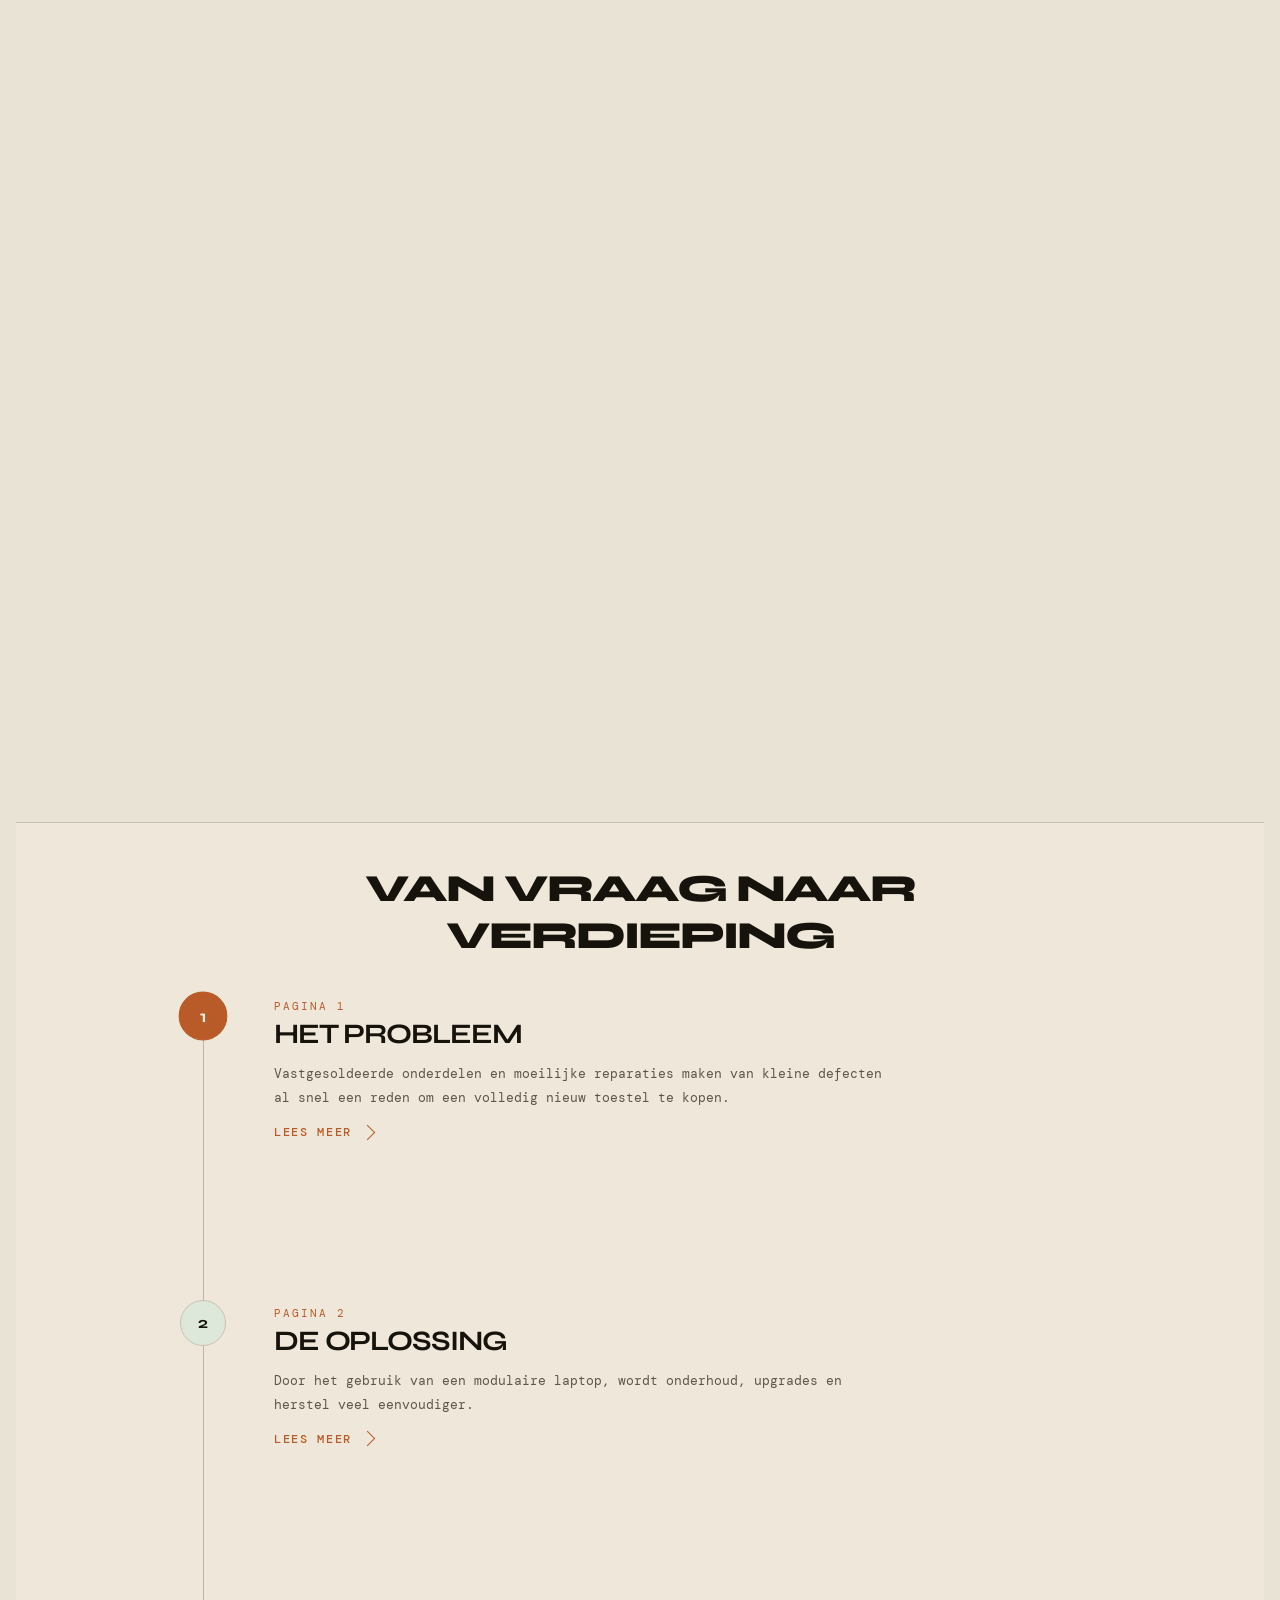
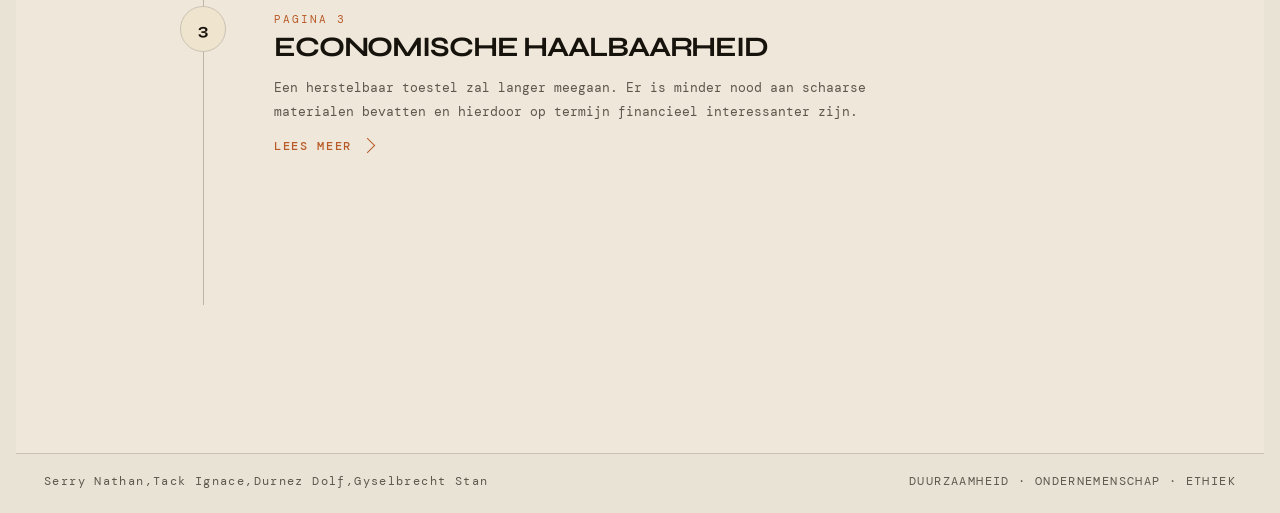
==== commit aab46457: "phone compatibility" ====
--- a/index.html
+++ b/index.html
@@ -68,7 +68,6 @@
         <div class="story-timeline-inner">
           <div class="story-timeline-heading reveal">
             <h2>Van vraag naar verdieping</h2>
-            <p>Gebruik eerst de boxen om naar de juiste stap te scrollen. Klik daarna op een tijdlijn-item om de volledige aparte pagina te openen.</p>
           </div>
 
           <div class="story-timeline">
--- a/main.css
+++ b/main.css
@@ -149,7 +149,7 @@
 
 .probleem h1 {
     font-family: "Syne", sans-serif;
-    font-size: clamp(2rem, 4vw, 3.2rem);
+    font-size: clamp(1.6rem, 3vw, 2.4rem);
     font-weight: 800;
     letter-spacing: -0.05em;
     text-transform: uppercase;
@@ -211,7 +211,7 @@
 .hero-title {
     max-width: 12ch;
     font-family: "Syne", sans-serif;
-    font-size: clamp(2.7rem, 5vw, 4.4rem);
+    font-size: clamp(2rem, 4vw, 3.2rem);
     font-weight: 800;
     line-height: 1;
     letter-spacing: -0.05em;
@@ -229,8 +229,8 @@
 .hero-subtitle {
     max-width: 720px;
     color: var(--muted);
-    font-size: 0.97rem;
-    line-height: 2.02;
+    font-size: 0.88rem;
+    line-height: 1.82;
 }
 
 .hero-indicator {
@@ -304,8 +304,8 @@
 
 .overview-copy {
     color: var(--muted);
-    font-size: 0.76rem;
-    line-height: 1.82;
+    font-size: 0.72rem;
+    line-height: 1.72;
 }
 
 .story-timeline-section {
@@ -336,8 +336,8 @@
     max-width: 560px;
     margin: 14px auto 0;
     color: var(--muted);
-    font-size: 0.84rem;
-    line-height: 1.92;
+    font-size: 0.8rem;
+    line-height: 1.82;
 }
 
 .story-timeline {
@@ -430,7 +430,7 @@
 
 .story-point-title {
     font-family: "Syne", sans-serif;
-    font-size: clamp(1.8rem, 2.6vw, 2.6rem);
+    font-size: clamp(1.4rem, 2.2vw, 2rem);
     font-weight: 700;
     line-height: 0.98;
     letter-spacing: -0.04em;
@@ -441,8 +441,8 @@
     max-width: 620px;
     margin-top: 14px;
     color: var(--muted);
-    font-size: 0.88rem;
-    line-height: 1.98;
+    font-size: 0.82rem;
+    line-height: 1.82;
 }
 
 .story-point-link {
@@ -476,6 +476,7 @@
     font-size: 0.72rem;
     letter-spacing: 0.12em;
     border-top: 1px solid var(--line);
+    background-color: var(--bg);
 }
 
 /* Scroll hint */
@@ -796,7 +797,14 @@
     }
 
     .hero-title {
-        font-size: clamp(2.4rem, 13vw, 3.6rem);
+        font-size: clamp(1.8rem, 11vw, 2.8rem);
+        max-width: 100%;
+    }
+
+    .hero-subtitle {
+        max-width: 100%;
+        font-size: 0.9rem;
+        line-height: 1.7;
     }
 
     .hero-indicator {
@@ -826,6 +834,18 @@
         grid-template-columns: 1fr;
     }
 
-}
-
-
+    .probleem h1 {
+        font-size: clamp(1.4rem, 7vw, 2rem);
+    }
+
+    .probleem ul li {
+        font-size: 0.95rem;
+    }
+
+    .sub-panel {
+        padding: 18px;
+    }
+
+}
+
+
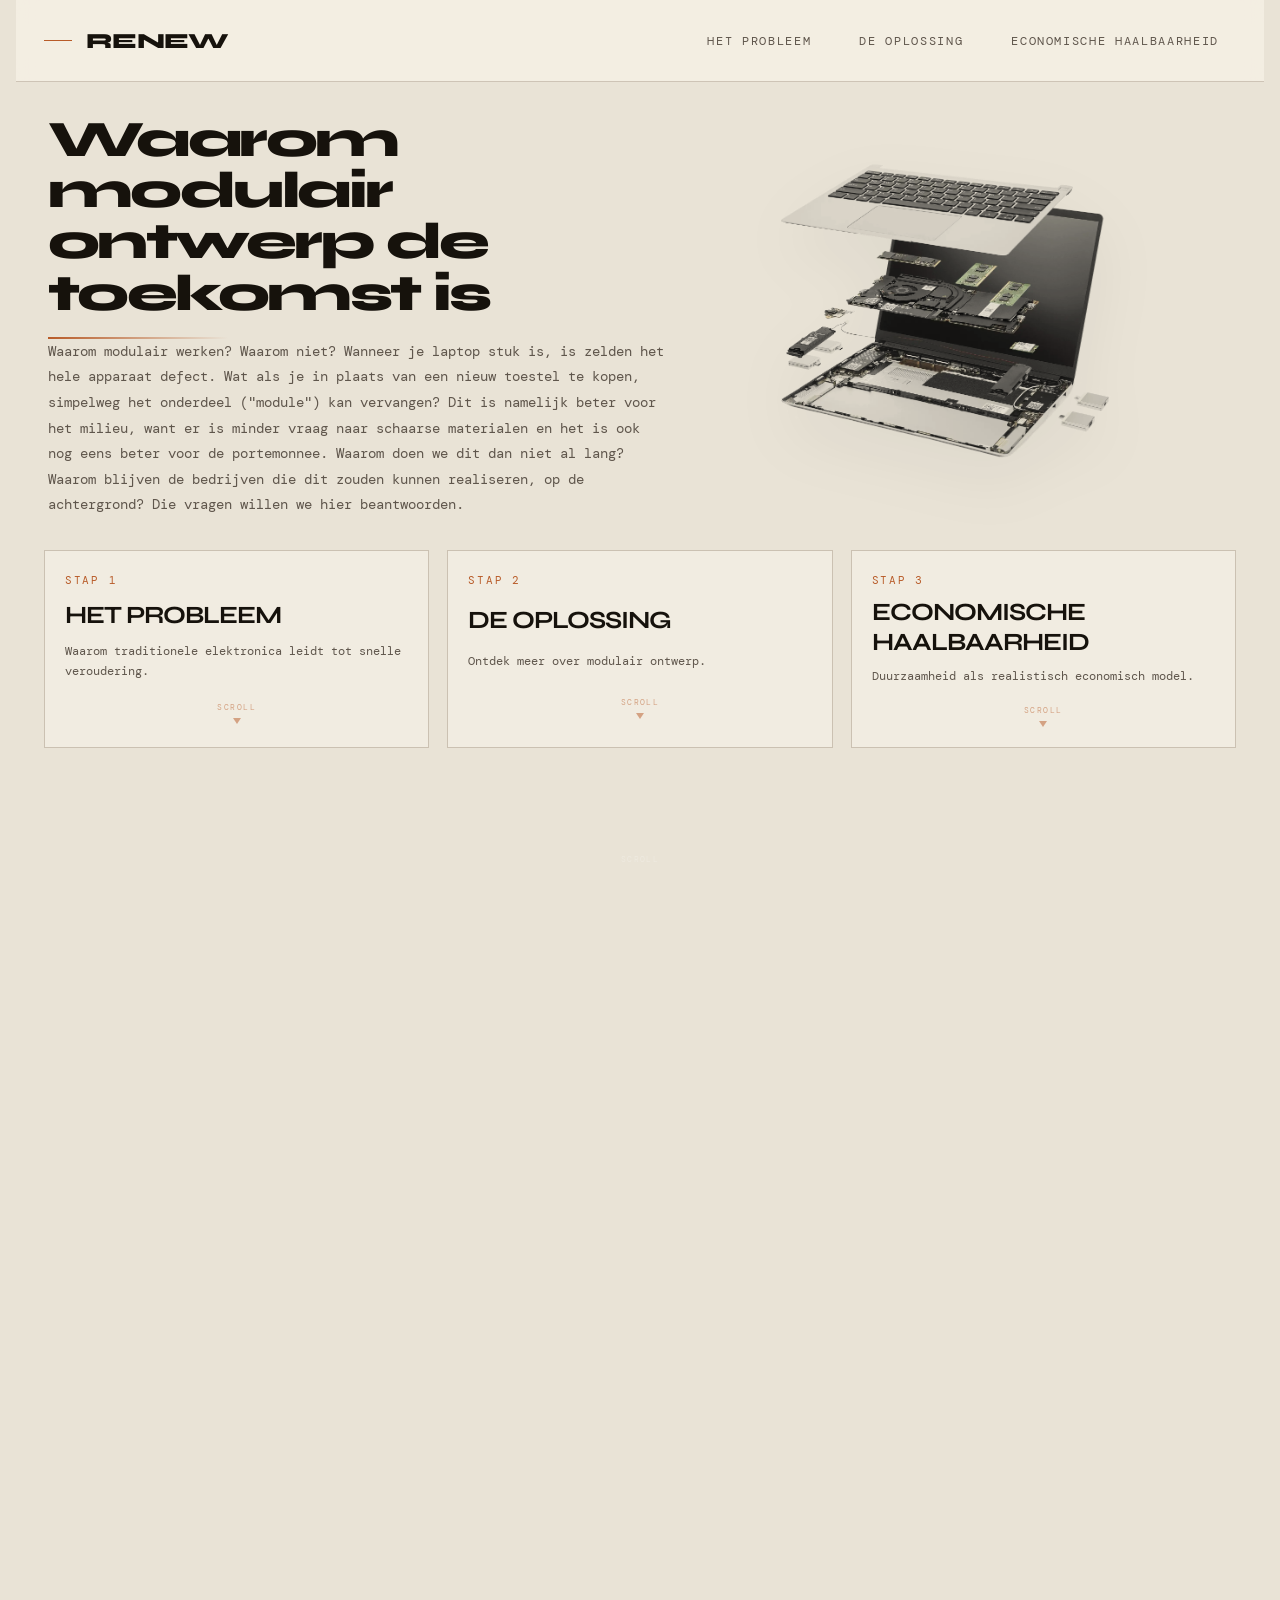
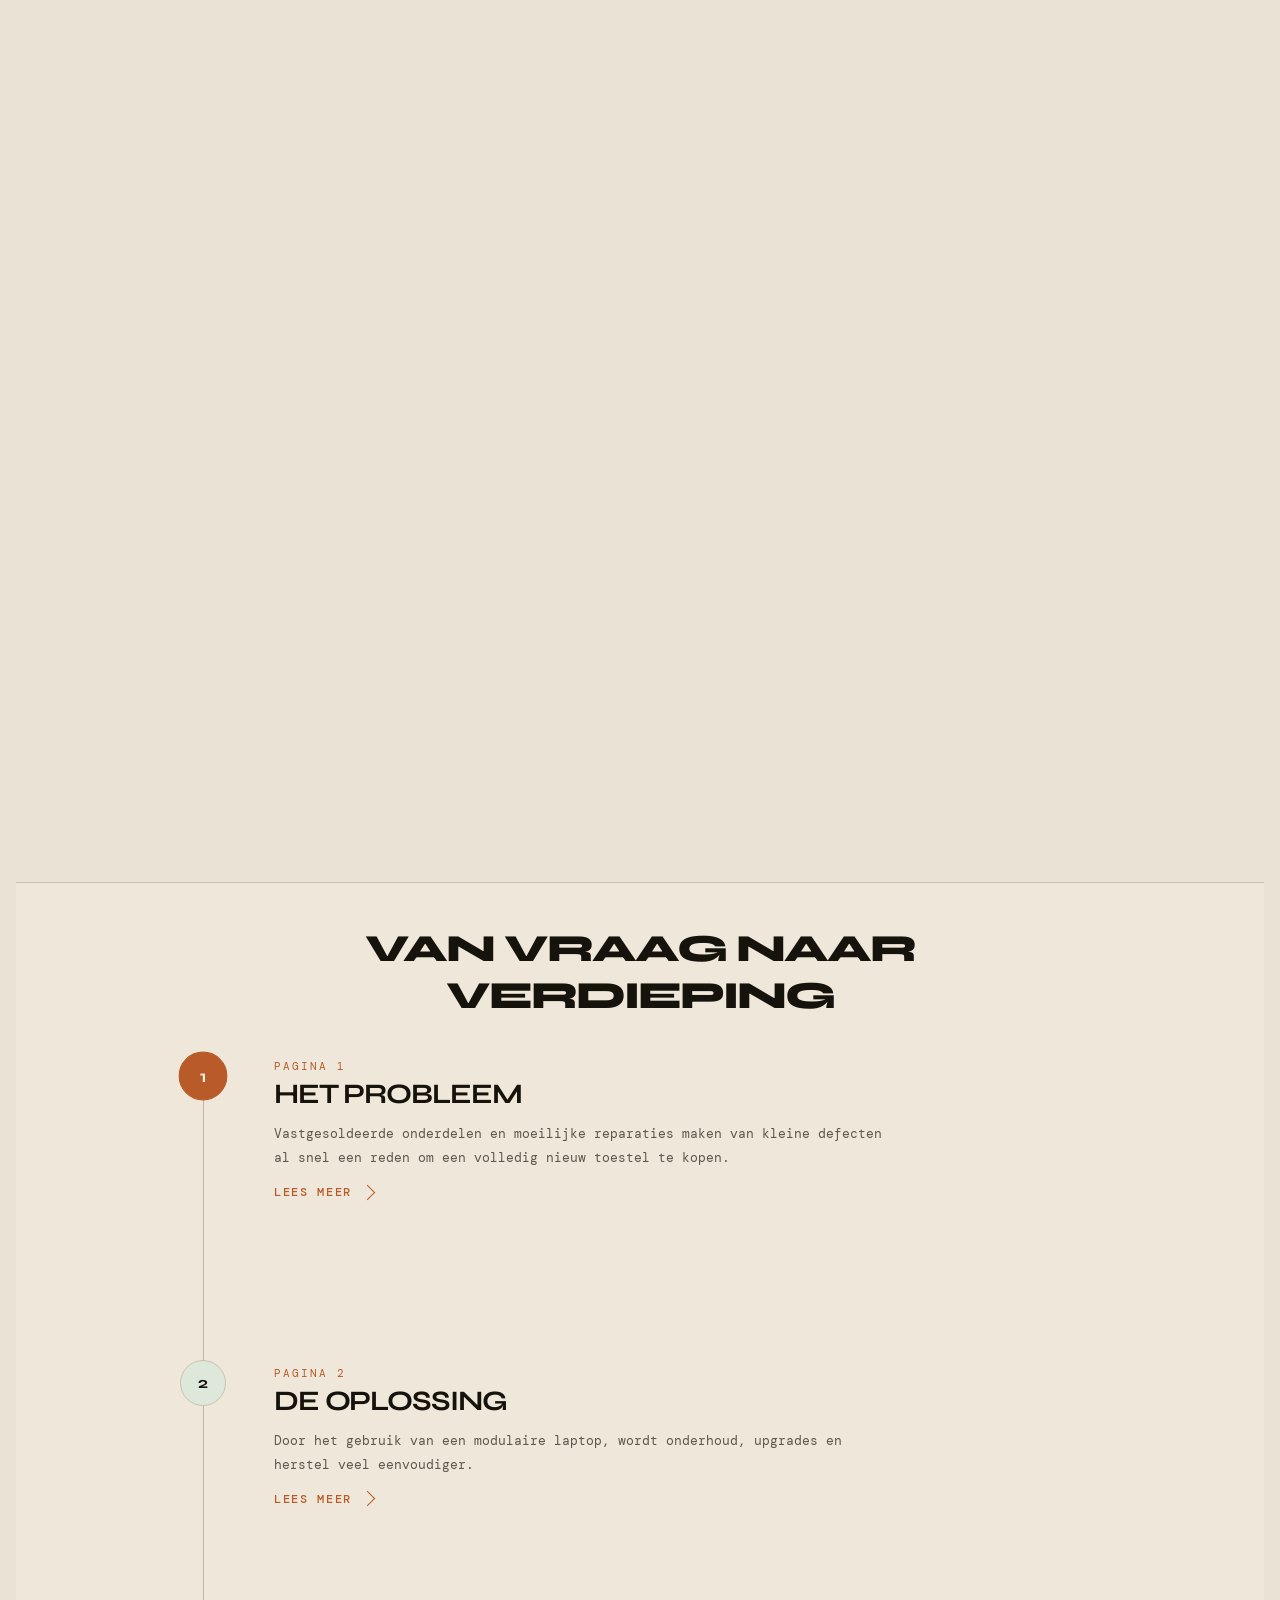
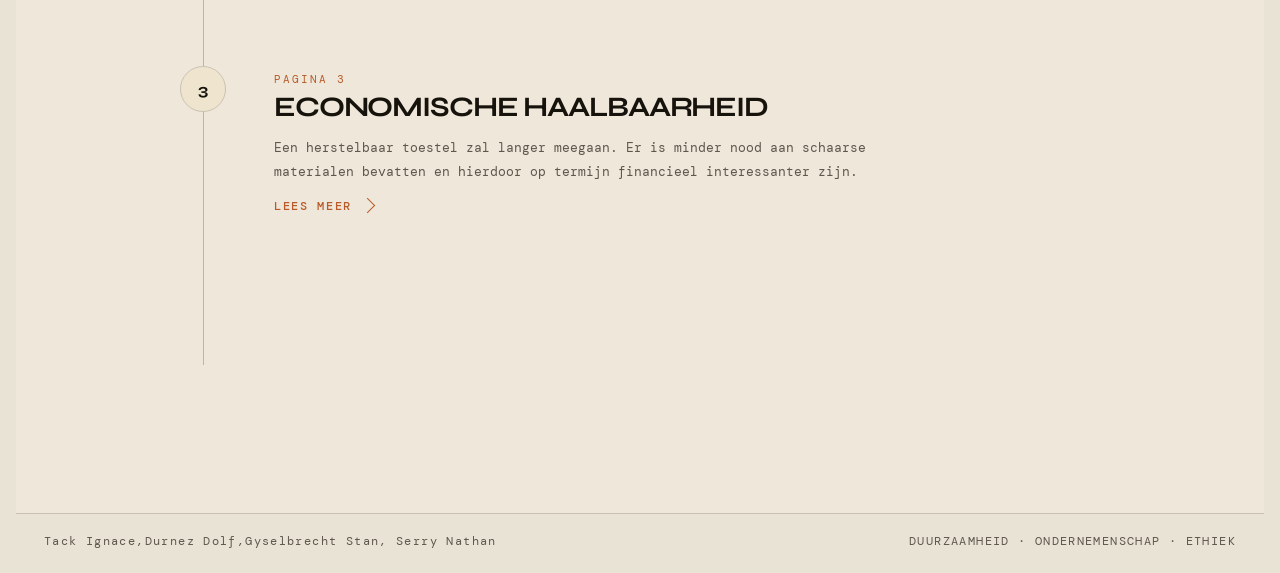
==== commit 3dc3fec5: "scroll hint" ====
--- a/index.html
+++ b/index.html
@@ -48,16 +48,28 @@
             <span class="overview-step">Stap 1</span>
             <h2 class="overview-title">Het probleem</h2>
             <p class="overview-copy">Waarom traditionele elektronica leidt tot snelle veroudering.</p>
+            <span class="overview-scroll-hint">
+              <span class="scroll-hint-text">scroll</span>
+              <span class="scroll-hint-arrow"></span>
+            </span>
           </a>
           <a class="overview-box" data-target="timeline-oplossing" href="#timeline-oplossing">
             <span class="overview-step">Stap 2</span>
             <h2 class="overview-title">De oplossing</h2>
             <p class="overview-copy">Ontdek meer over modulair ontwerp.</p>
+            <span class="overview-scroll-hint">
+              <span class="scroll-hint-text">scroll</span>
+              <span class="scroll-hint-arrow"></span>
+            </span>
           </a>
           <a class="overview-box" data-target="timeline-impact" href="#timeline-impact">
             <span class="overview-step">Stap 3</span>
             <h2 class="overview-title">Economische Haalbaarheid</h2>
             <p class="overview-copy">Duurzaamheid als realistisch economisch model.</p>
+            <span class="overview-scroll-hint">
+              <span class="scroll-hint-text">scroll</span>
+              <span class="scroll-hint-arrow"></span>
+            </span>
           </a>
         </div>
       </section>
@@ -101,7 +113,7 @@
 
 
     <footer class="footer">
-      <span class="footer-left">Serry Nathan,Tack Ignace,Durnez Dolf,Gyselbrecht Stan</span>
+      <span class="footer-left">Tack Ignace,Durnez Dolf,Gyselbrecht Stan, Serry Nathan</span>
       <span class="footer-right">DUURZAAMHEID · ONDERNEMENSCHAP · ETHIEK</span>
     </footer>
   </div>
--- a/main.css
+++ b/main.css
@@ -253,7 +253,7 @@
 }
 
 .overview-shell {
-    padding: 0 28px 34px;
+    padding: 0 28px 6vh;
 }
 
 .overview-grid {
@@ -306,6 +306,41 @@
     color: var(--muted);
     font-size: 0.72rem;
     line-height: 1.72;
+}
+
+.overview-scroll-hint {
+    display: flex;
+    flex-direction: column;
+    align-items: center;
+    gap: 6px;
+    margin-top: 8px;
+    opacity: 0.5;
+    transition: opacity 0.3s ease;
+}
+
+.overview-box:hover .overview-scroll-hint {
+    opacity: 1;
+}
+
+.scroll-hint-text {
+    font-size: 8px;
+    letter-spacing: 0.18em;
+    text-transform: uppercase;
+    color: var(--accent);
+}
+
+.scroll-hint-arrow {
+    width: 0;
+    height: 0;
+    border-left: 4px solid transparent;
+    border-right: 4px solid transparent;
+    border-top: 6px solid var(--accent);
+    animation: bounce 1.5s ease-in-out infinite;
+}
+
+@keyframes bounce {
+    0%, 100% { transform: translateY(0); }
+    50% { transform: translateY(4px); }
 }
 
 .story-timeline-section {
@@ -477,6 +512,8 @@
     letter-spacing: 0.12em;
     border-top: 1px solid var(--line);
     background-color: var(--bg);
+    position: relative;
+    z-index: 10;
 }
 
 /* Scroll hint */
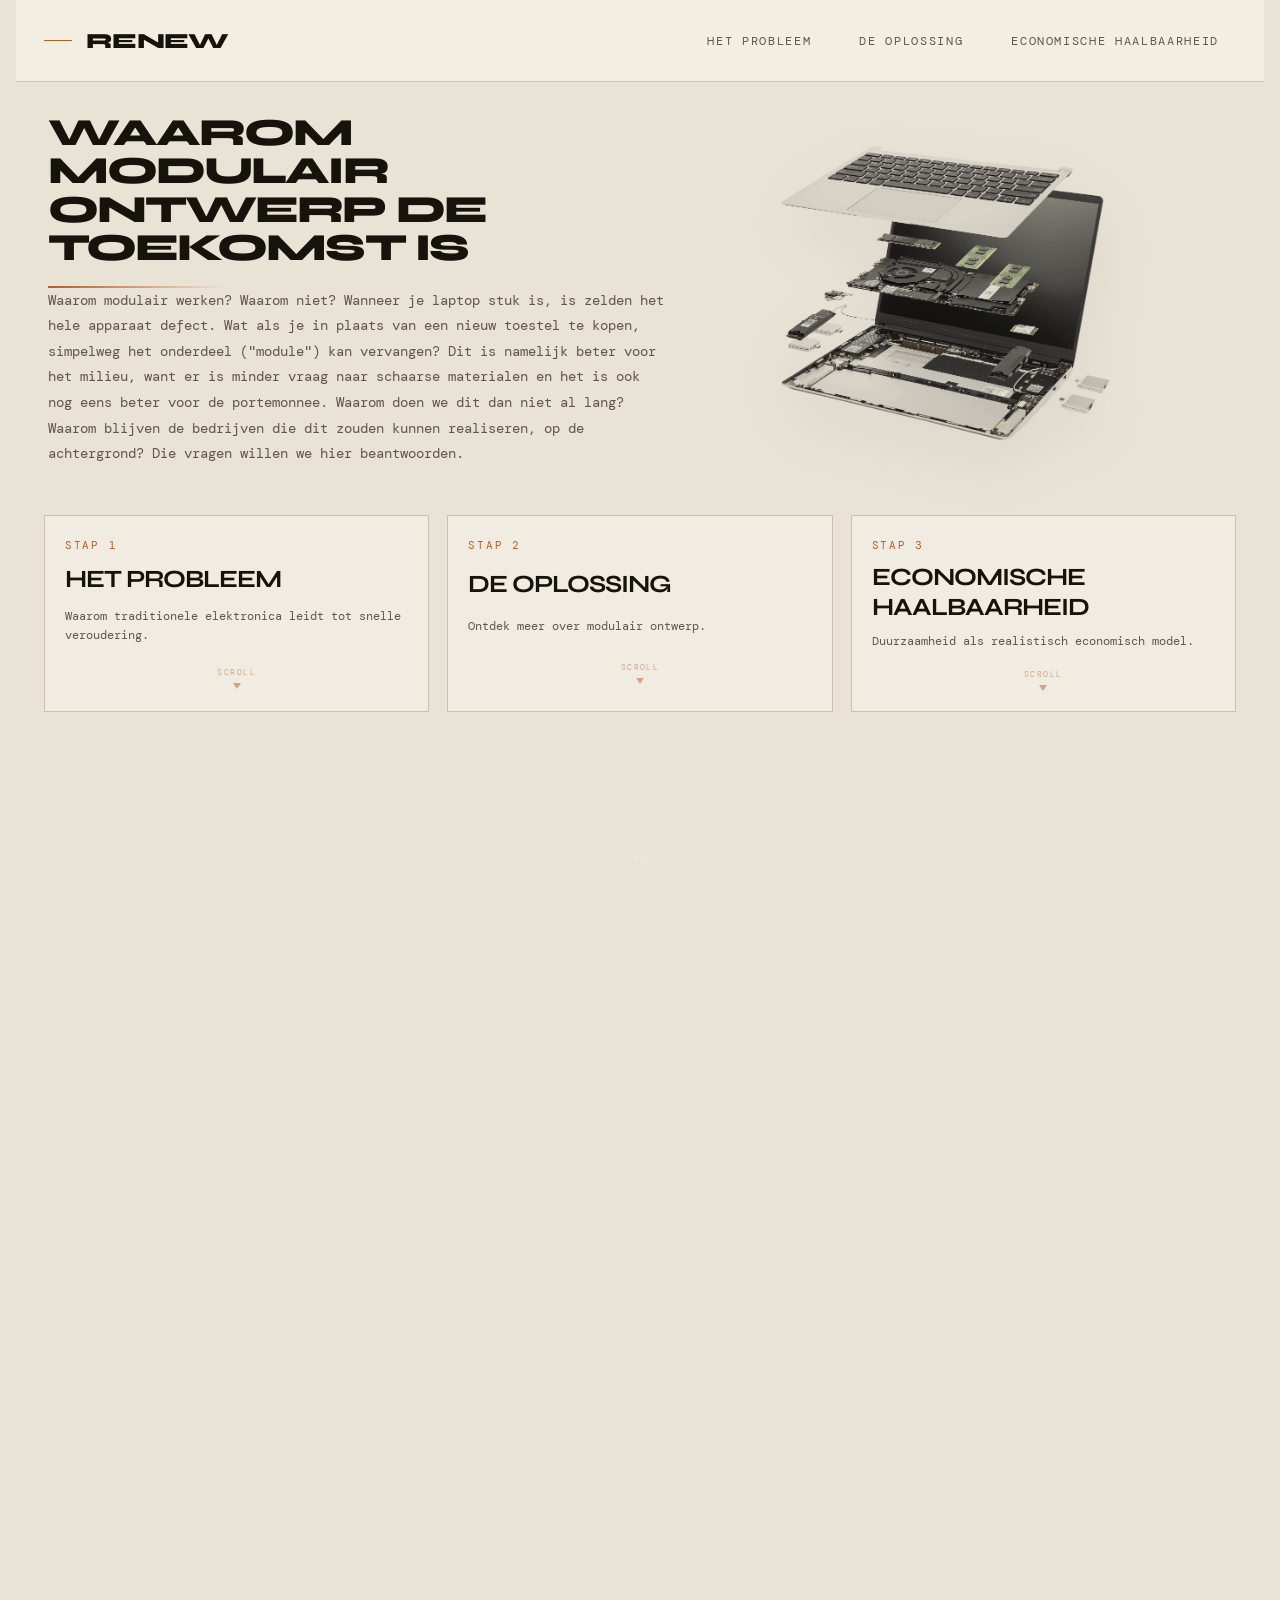
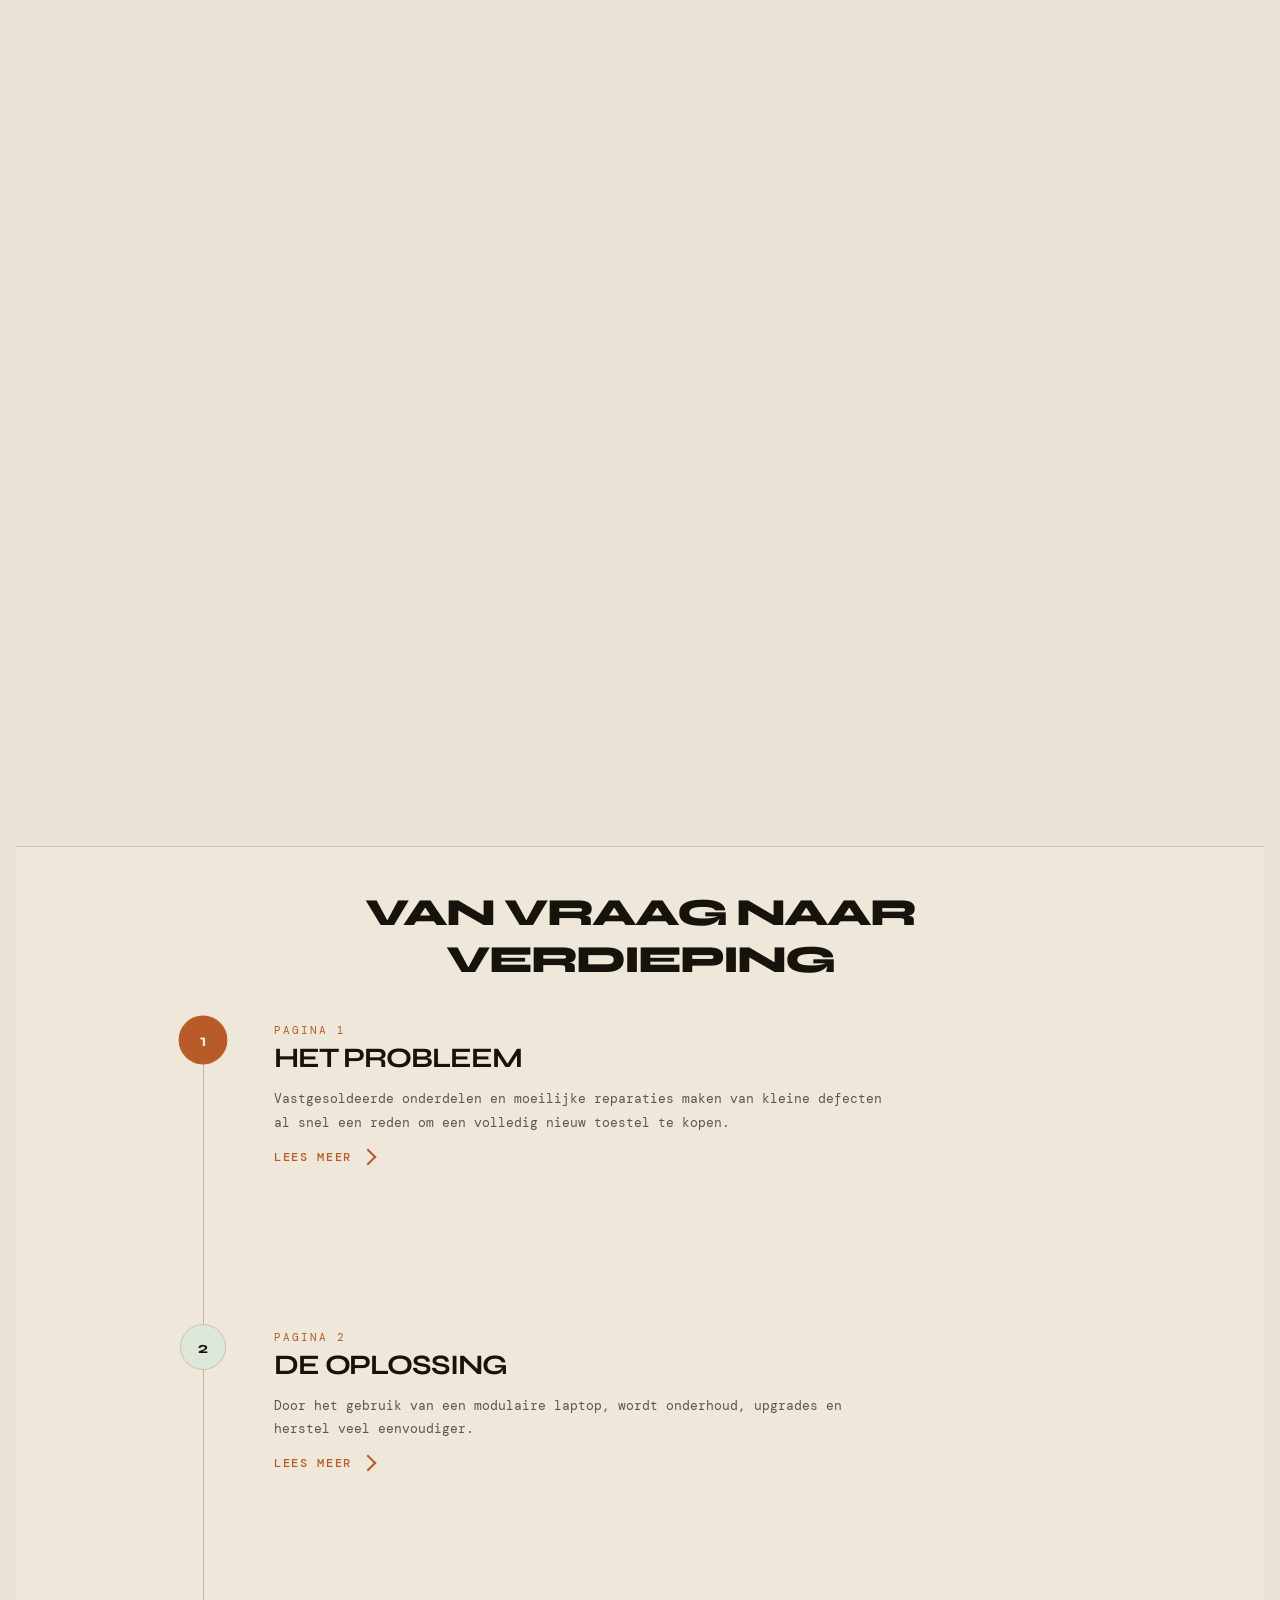
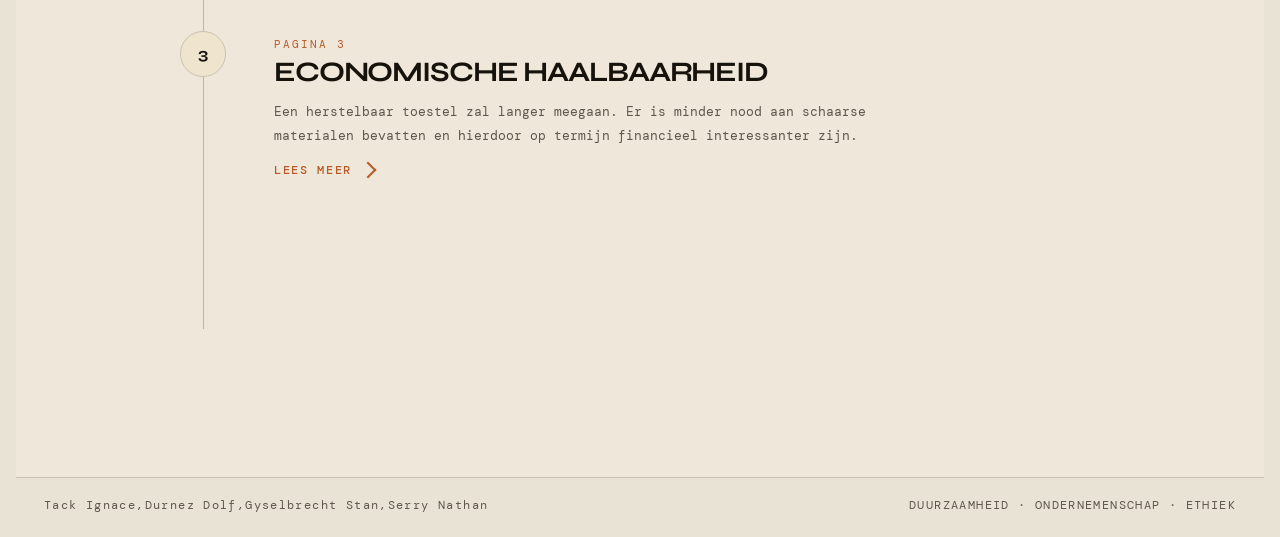
==== commit 8a2a53a7: "css cleanup" ====
--- a/index.html
+++ b/index.html
@@ -29,15 +29,15 @@
     </header>
 
     <main id="top">
-      <section class="hero panel landingspage">
-        <div class="hero-copy reveal">
-          
+      <section class="hero panel">
+        <div>
+
           <h1 class="hero-title">Waarom modulair ontwerp de toekomst is</h1>
           <p class="hero-subtitle">
             Waarom modulair werken? Waarom niet? Wanneer je laptop stuk is, is zelden het hele apparaat defect. Wat als je in plaats van een nieuw toestel te kopen, simpelweg het onderdeel ("module") kan vervangen? Dit is namelijk beter voor het milieu, want er is minder vraag naar schaarse materialen en het is ook nog eens beter voor de portemonnee. Waarom doen we dit dan niet al lang? Waarom blijven de bedrijven die dit zouden kunnen realiseren, op de achtergrond? Die vragen willen we hier beantwoorden.
           </p>
         </div>
-        <div class="hero-visual reveal">
+        <div class="hero-visual">
           <img class="hero-image" src="imgs/modulaire-laptop.png" alt="Exploded view van een modulaire laptop" />
         </div>
       </section>
@@ -78,12 +78,12 @@
 
       <section class="story-timeline-section panel">
         <div class="story-timeline-inner">
-          <div class="story-timeline-heading reveal">
+          <div class="story-timeline-heading">
             <h2>Van vraag naar verdieping</h2>
           </div>
 
           <div class="story-timeline">
-            <a class="story-point reveal" id="timeline-probleem" data-target="timeline-probleem" data-tone="problem" href="probleem.html">
+            <a class="story-point" id="timeline-probleem" data-target="timeline-probleem" data-tone="problem" href="probleem.html">
               <span class="story-point-marker">1</span>
               <span class="story-point-label">Pagina 1</span>
               <h3 class="story-point-title">Het probleem</h3>
@@ -91,7 +91,7 @@
               <span class="story-point-link">Lees meer</span>
             </a>
 
-            <a class="story-point reveal" id="timeline-oplossing" data-target="timeline-oplossing" data-tone="solution" href="oplossing.html">
+            <a class="story-point" id="timeline-oplossing" data-target="timeline-oplossing" data-tone="solution" href="oplossing.html">
               <span class="story-point-marker">2</span>
               <span class="story-point-label">Pagina 2</span>
               <h3 class="story-point-title">De oplossing</h3>
@@ -99,7 +99,7 @@
               <span class="story-point-link">Lees meer</span>
             </a>
 
-            <a class="story-point reveal" id="timeline-impact" data-target="timeline-impact" data-tone="impact" href="impact.html">
+            <a class="story-point" id="timeline-impact" data-target="timeline-impact" data-tone="impact" href="impact.html">
               <span class="story-point-marker">3</span>
               <span class="story-point-label">Pagina 3</span>
               <h3 class="story-point-title">Economische Haalbaarheid</h3>
@@ -113,14 +113,14 @@
 
 
     <footer class="footer">
-      <span class="footer-left">Tack Ignace,Durnez Dolf,Gyselbrecht Stan, Serry Nathan</span>
+      <span class="footer-left">Tack Ignace,Durnez Dolf,Gyselbrecht Stan,Serry Nathan</span>
       <span class="footer-right">DUURZAAMHEID · ONDERNEMENSCHAP · ETHIEK</span>
     </footer>
   </div>
 
   <!-- Fixed animation display (behind .panel elements) -->
   <div id="frame-display">
-    <img id="frame-img" alt="DOE Laptop" />
+    <img src="" id="frame-img" alt="DOE Laptop"/>
     <div id="scroll-hint">
       <div id="scroll-hint-text">scroll</div>
     </div>
--- a/main.css
+++ b/main.css
@@ -9,7 +9,6 @@
     --accent-strong: #a24d21;
     --panel: rgba(244, 239, 228, 0.8);
     --section-tint: #efe7da;
-    --dark: #16120c;
     --nav-height: 82px;
 }
 
@@ -104,7 +103,7 @@
     box-shadow: inset 0 0 0 1px rgba(184, 91, 40, 0.08);
 }
 
-.landingspage.hero {
+.hero {
     display: flex;
     padding: 2em;
 }
@@ -141,12 +140,14 @@
     gap: 24px;
     max-width: 820px;
 }
+
 .sub-panel {
     padding: 22px;
     border: 1px solid var(--line);
     background: rgba(255, 255, 255, 0.24);
 }
 
+.hero h1,
 .probleem h1 {
     font-family: "Syne", sans-serif;
     font-size: clamp(1.6rem, 3vw, 2.4rem);
@@ -156,6 +157,7 @@
     line-height: 1;
 }
 
+.hero h2,
 .probleem h2 {
     font-family: "Syne", sans-serif;
     font-size: 0.72rem;
@@ -165,6 +167,7 @@
     color: var(--accent);
 }
 
+.hero ul,
 .probleem ul {
     list-style: none;
     display: grid;
@@ -172,6 +175,7 @@
     padding: 0;
 }
 
+.hero ul li,
 .probleem ul li {
     display: flex;
     align-items: baseline;
@@ -181,6 +185,7 @@
     line-height: 1.72;
 }
 
+.hero ul li::before,
 .probleem ul li::before {
     content: "";
     flex-shrink: 0;
@@ -191,23 +196,6 @@
     top: -0.2em;
 }
 
-.eyebrow {
-    display: inline-flex;
-    align-items: center;
-    gap: 10px;
-    color: var(--accent);
-    font-size: 0.8rem;
-    letter-spacing: 0.16em;
-    text-transform: uppercase;
-}
-
-.eyebrow::before {
-    content: "";
-    width: 30px;
-    height: 1px;
-    background: var(--accent);
-}
-
 .hero-title {
     max-width: 12ch;
     font-family: "Syne", sans-serif;
@@ -231,25 +219,6 @@
     color: var(--muted);
     font-size: 0.88rem;
     line-height: 1.82;
-}
-
-.hero-indicator {
-    display: inline-flex;
-    align-items: center;
-    gap: 12px;
-    margin: 0 28px 34px;
-    color: var(--accent-strong);
-    font-size: 0.72rem;
-    letter-spacing: 0.14em;
-    text-transform: uppercase;
-}
-
-.hero-indicator::after {
-    content: "";
-    width: 38px;
-    height: 1px;
-    background: linear-gradient(to right, var(--accent), transparent);
-    animation: drift 1.7s ease-in-out infinite;
 }
 
 .overview-shell {
@@ -383,7 +352,6 @@
     align-content: stretch;
     gap: 0;
     padding-left: 86px;
-    /*padding-bottom: 220px;*/
 }
 
 .story-timeline::before {
@@ -408,14 +376,9 @@
 
 .story-point:hover {
     opacity: 0.92;
-    /*transform: translateX(6px);*/
     padding-left: 10px;
     background: rgba(184, 91, 40, 0.08);
 }
-
-/*.story-point:last-child {*/
-/*    margin-bottom: 140px;*/
-/*}*/
 
 .story-point-marker {
     position: absolute;
@@ -496,8 +459,8 @@
     content: "";
     width: 10px;
     height: 10px;
-    border-right: 1.5px solid currentColor;
-    border-top: 1.5px solid currentColor;
+    border-right: 2px solid currentColor;
+    border-top: 2px solid currentColor;
     transform: rotate(45deg);
 }
 
@@ -545,7 +508,6 @@
     0%, 100% { opacity: 0.3; transform: scaleY(1); }
     50%       { opacity: 0.8; transform: scaleY(1.1); }
 }
-
 
 #progress-bar-fill {
     height: 100%;
@@ -659,7 +621,7 @@
 
 .bar-rect:hover {
     width: 83%;
-    box-shadow: 0px 0px 5px #16120c;
+    box-shadow: 0 0 5px #16120c;
 }
 
 .bar-label {
@@ -735,7 +697,7 @@
 
 .cost-bar-fill:hover {
     height: 104%;
-    box-shadow: 0px 0px 5px black;
+    box-shadow: 0 0 5px black;
 }
 
 .cost-bar-fill.accent {
@@ -762,13 +724,8 @@
     color: var(--muted);
 }
 
-@keyframes drift {
-    0%, 100% { transform: scaleX(0.8); opacity: 0.55; }
-    50% { transform: scaleX(1); opacity: 1; }
-}
-
 @media (max-width: 980px) {
-    .landingspage.hero {
+    .hero {
         flex-direction: column;
         gap: 28px;
     }
@@ -779,10 +736,6 @@
 
     .overview-grid {
         grid-template-columns: 1fr;
-    }
-
-    .hero-copy {
-        max-width: 920px;
     }
 
     .hero-subtitle {
@@ -844,11 +797,6 @@
         line-height: 1.7;
     }
 
-    .hero-indicator {
-        margin-left: 18px;
-        margin-right: 18px;
-    }
-
     .story-timeline {
         min-height: auto;
         grid-template-rows: none;
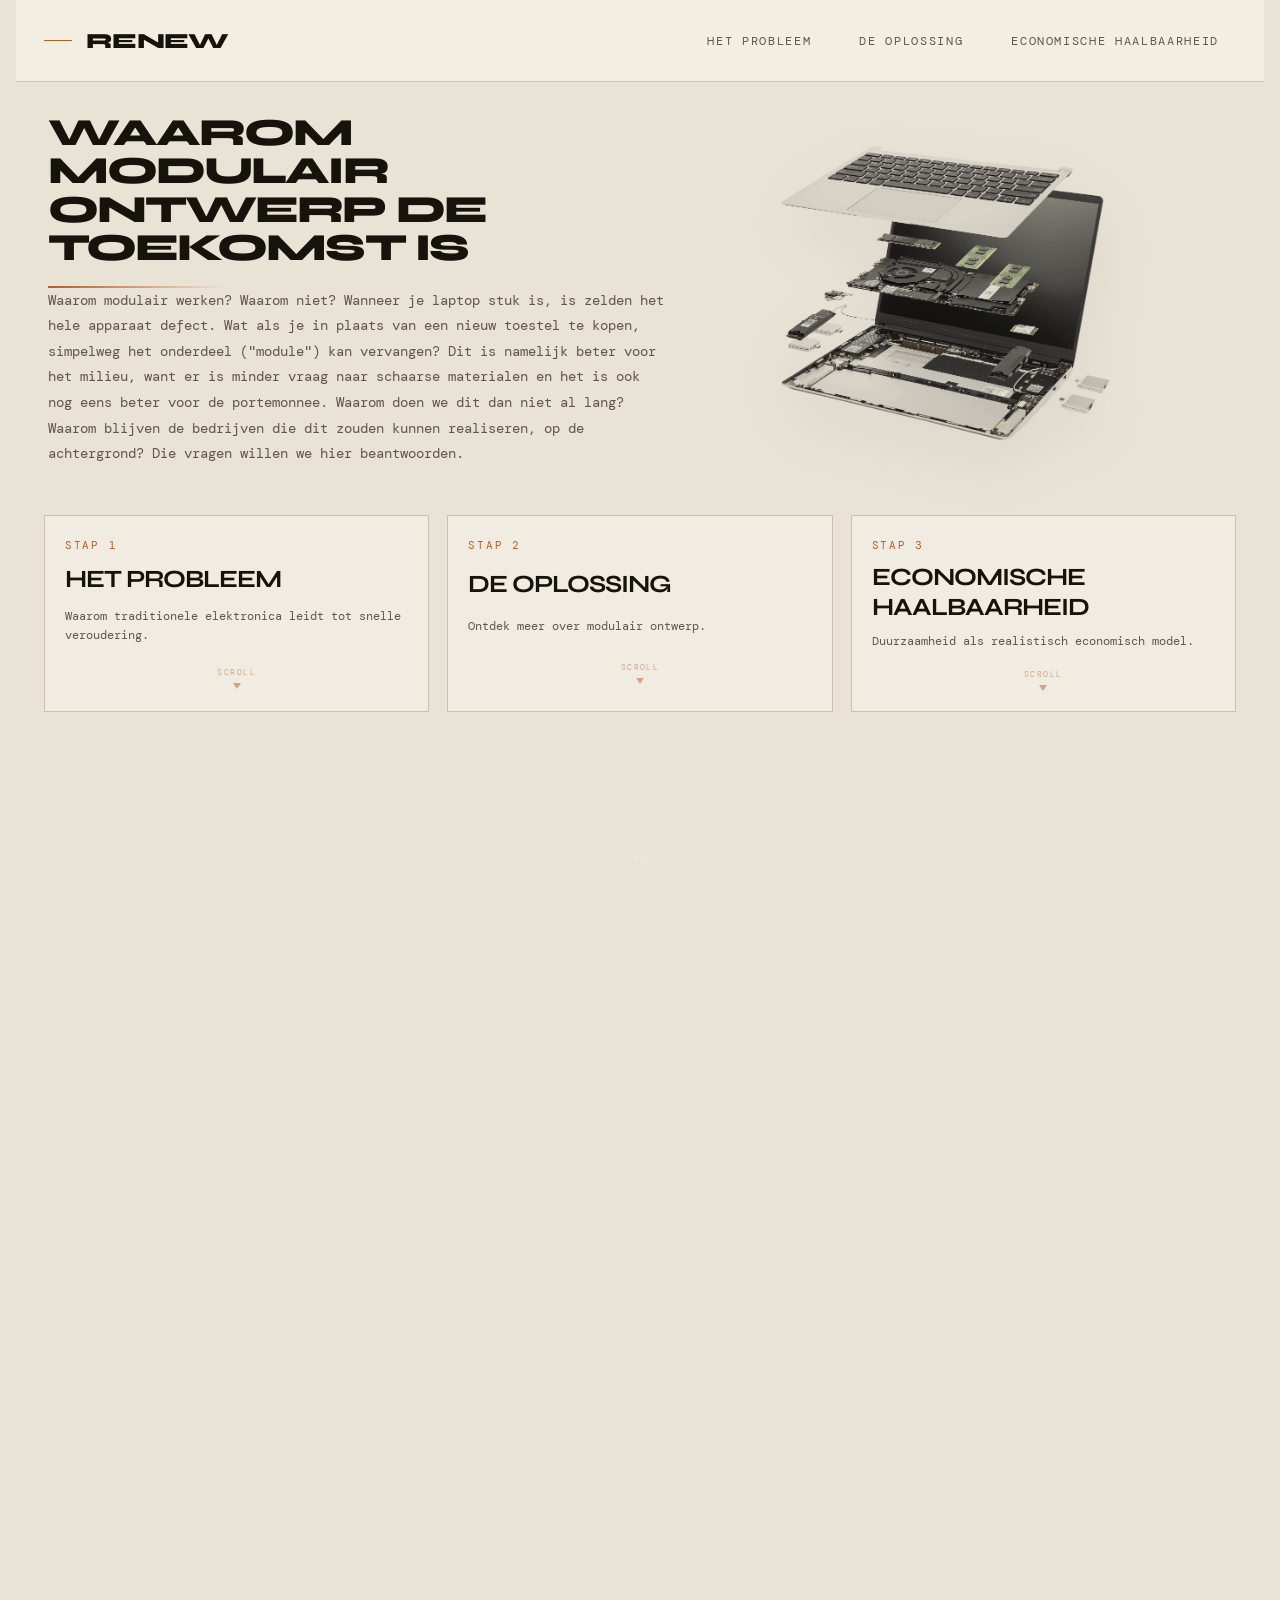
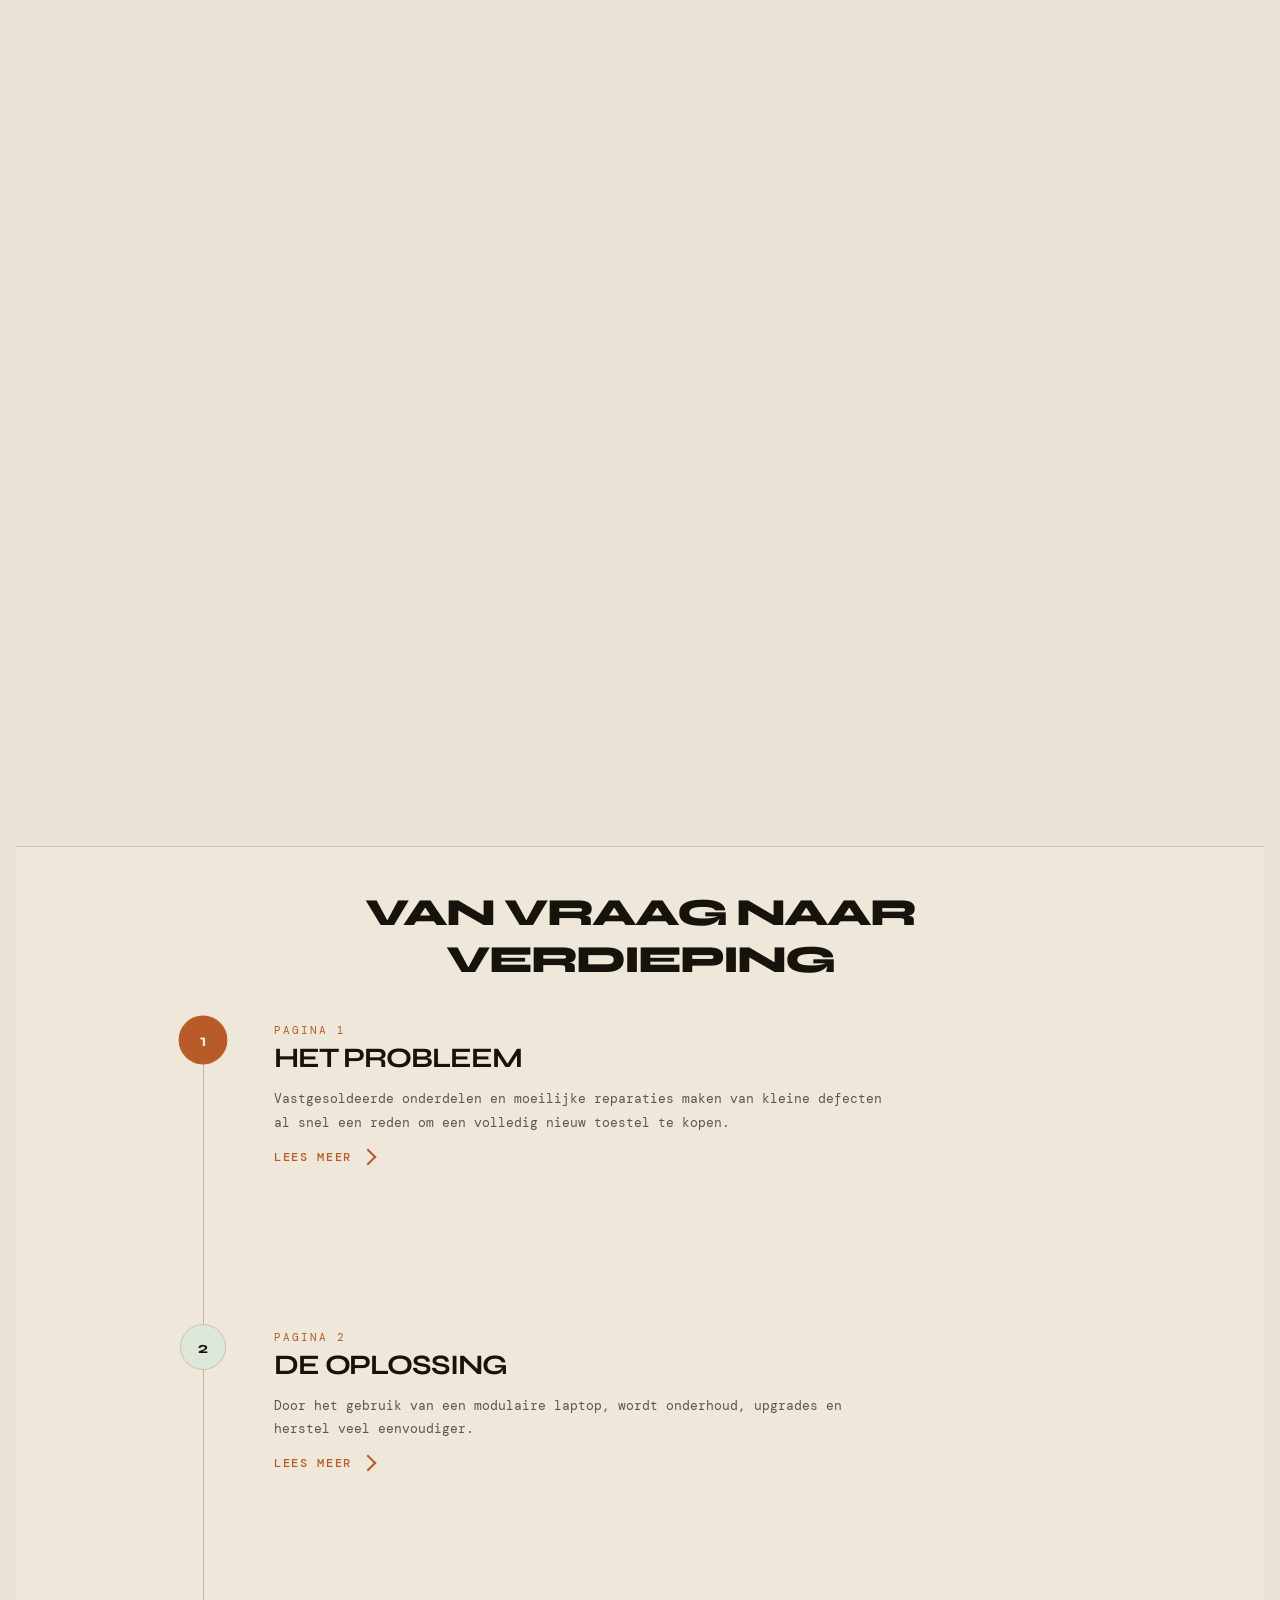
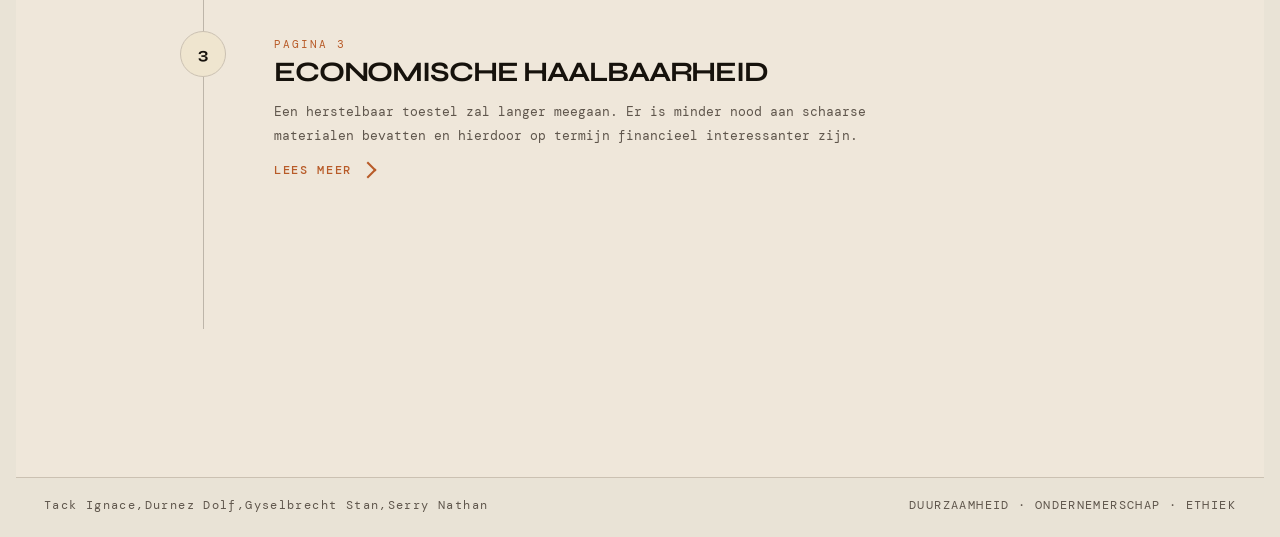
==== commit e451505c: "typos" ====
--- a/index.html
+++ b/index.html
@@ -114,7 +114,7 @@
 
     <footer class="footer">
       <span class="footer-left">Tack Ignace,Durnez Dolf,Gyselbrecht Stan,Serry Nathan</span>
-      <span class="footer-right">DUURZAAMHEID · ONDERNEMENSCHAP · ETHIEK</span>
+      <span class="footer-right">DUURZAAMHEID · ONDERNEMERSCHAP · ETHIEK</span>
     </footer>
   </div>
 
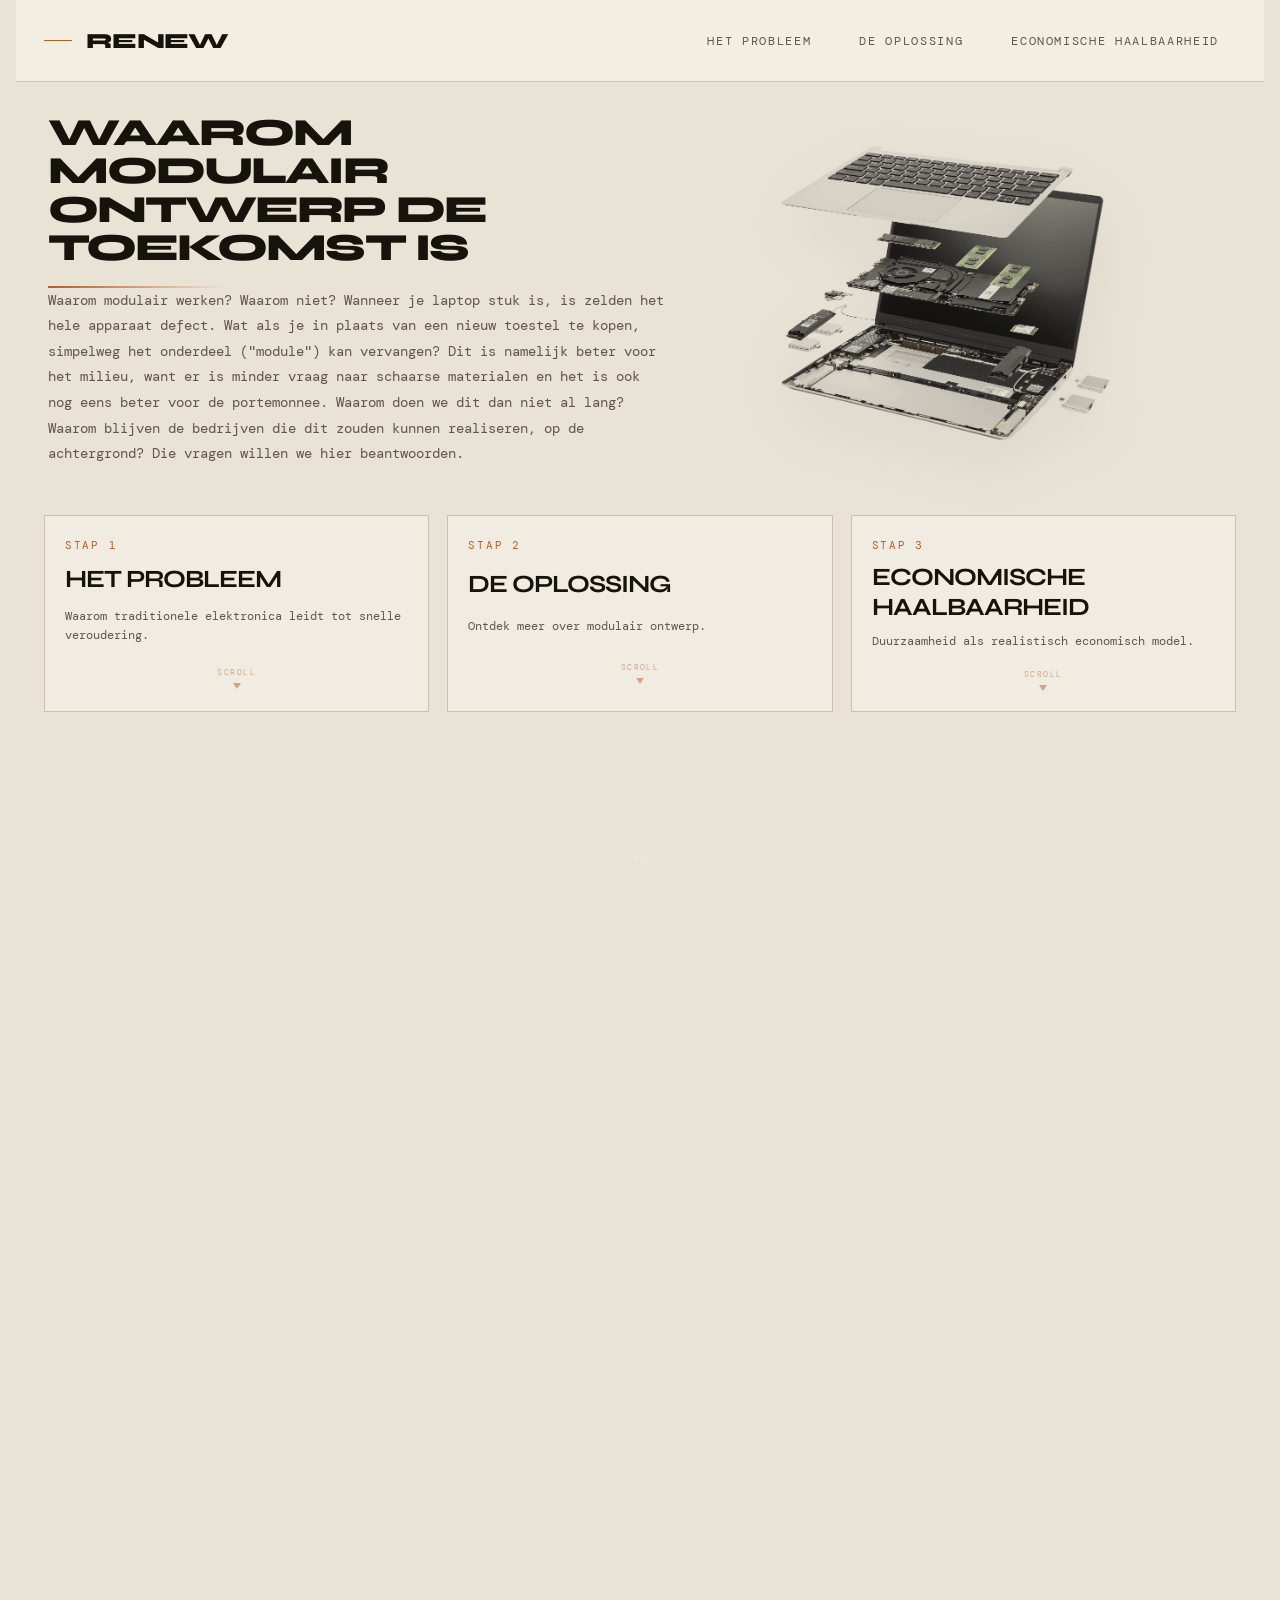
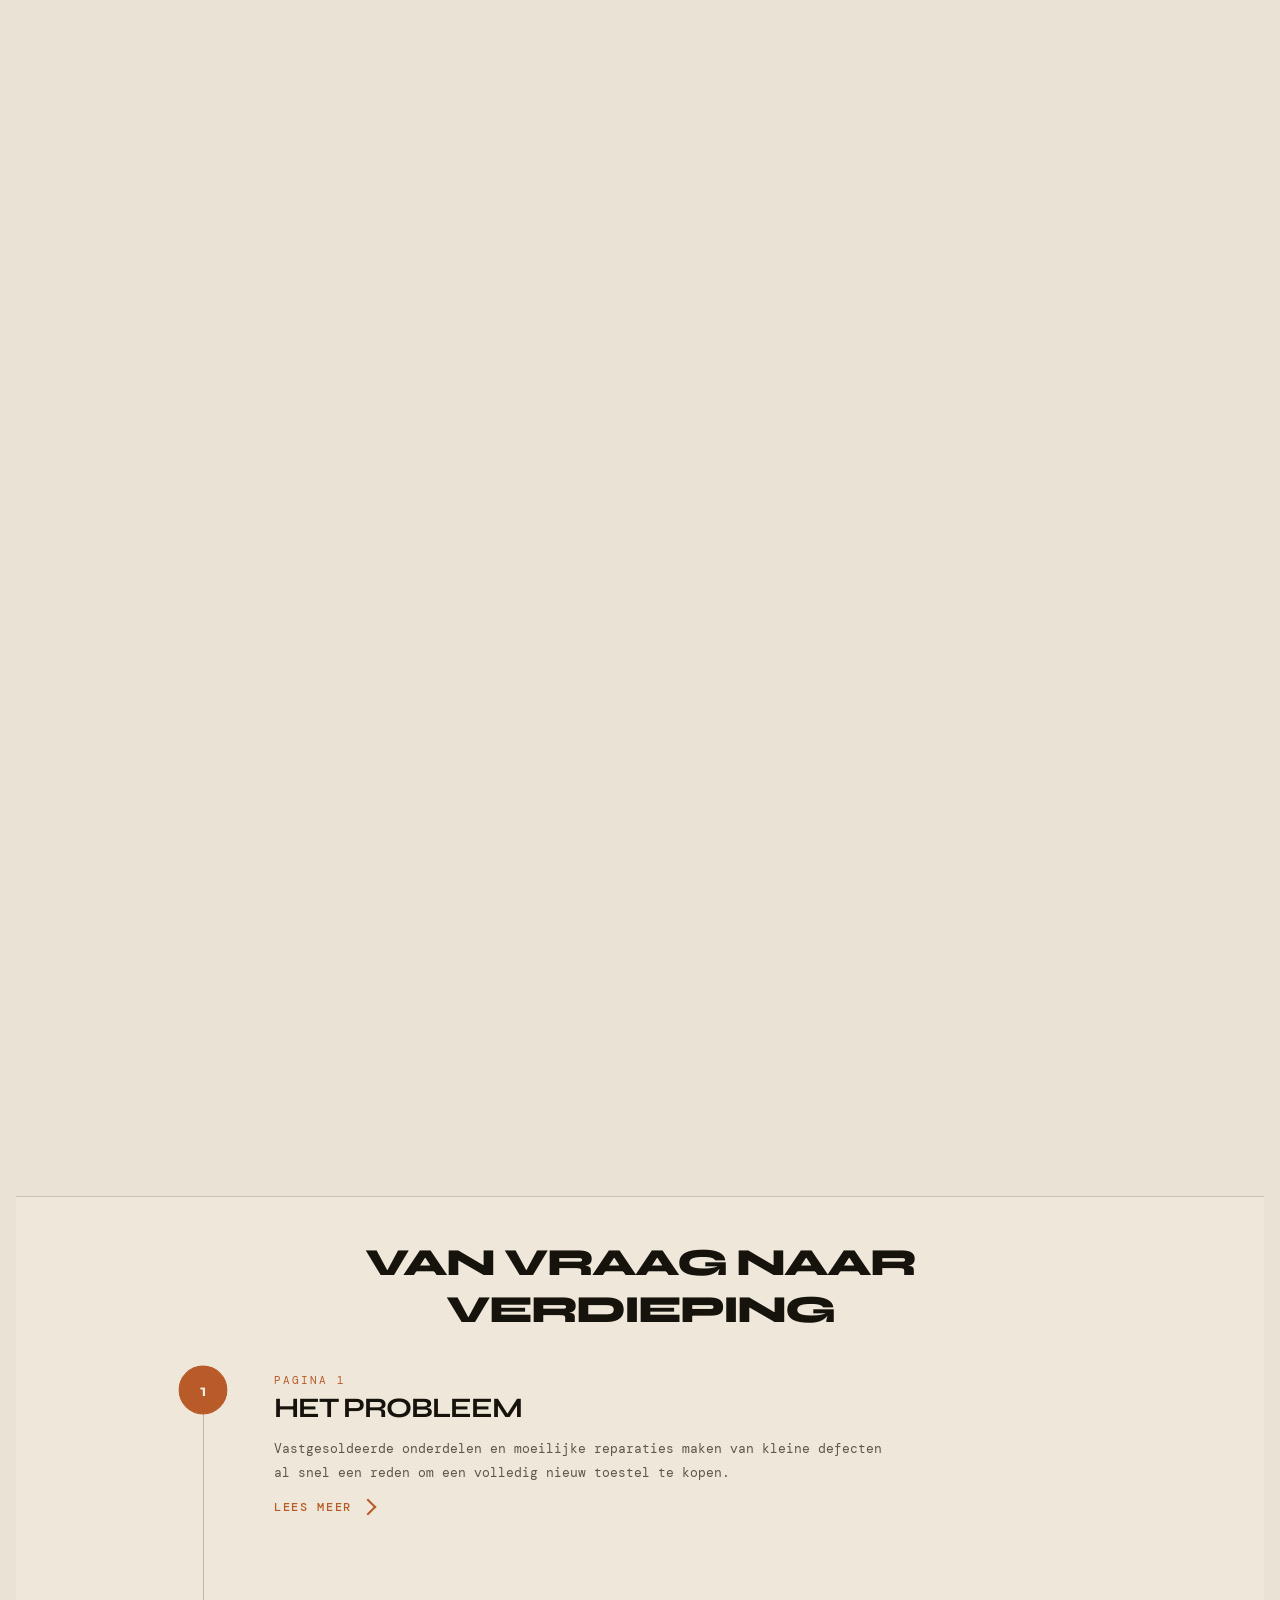
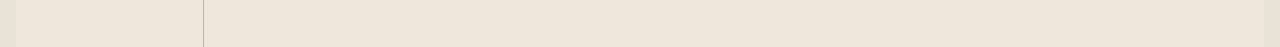
==== commit fae59e72: "js improvement and typos" ====
--- a/index.html
+++ b/index.html
@@ -12,7 +12,6 @@
 <body>
 
   <div id="loading">
-    <div id="loading-status"></div>
     <div id="progress-bar-track"><div id="progress-bar-fill"></div></div>
   </div>
 
@@ -31,7 +30,6 @@
     <main id="top">
       <section class="hero panel">
         <div>
-
           <h1 class="hero-title">Waarom modulair ontwerp de toekomst is</h1>
           <p class="hero-subtitle">
             Waarom modulair werken? Waarom niet? Wanneer je laptop stuk is, is zelden het hele apparaat defect. Wat als je in plaats van een nieuw toestel te kopen, simpelweg het onderdeel ("module") kan vervangen? Dit is namelijk beter voor het milieu, want er is minder vraag naar schaarse materialen en het is ook nog eens beter voor de portemonnee. Waarom doen we dit dan niet al lang? Waarom blijven de bedrijven die dit zouden kunnen realiseren, op de achtergrond? Die vragen willen we hier beantwoorden.
@@ -111,14 +109,12 @@
       </section>
     </main>
 
-
     <footer class="footer">
       <span class="footer-left">Tack Ignace,Durnez Dolf,Gyselbrecht Stan,Serry Nathan</span>
       <span class="footer-right">DUURZAAMHEID · ONDERNEMERSCHAP · ETHIEK</span>
     </footer>
   </div>
 
-  <!-- Fixed animation display (behind .panel elements) -->
   <div id="frame-display">
     <img src="" id="frame-img" alt="DOE Laptop"/>
     <div id="scroll-hint">
